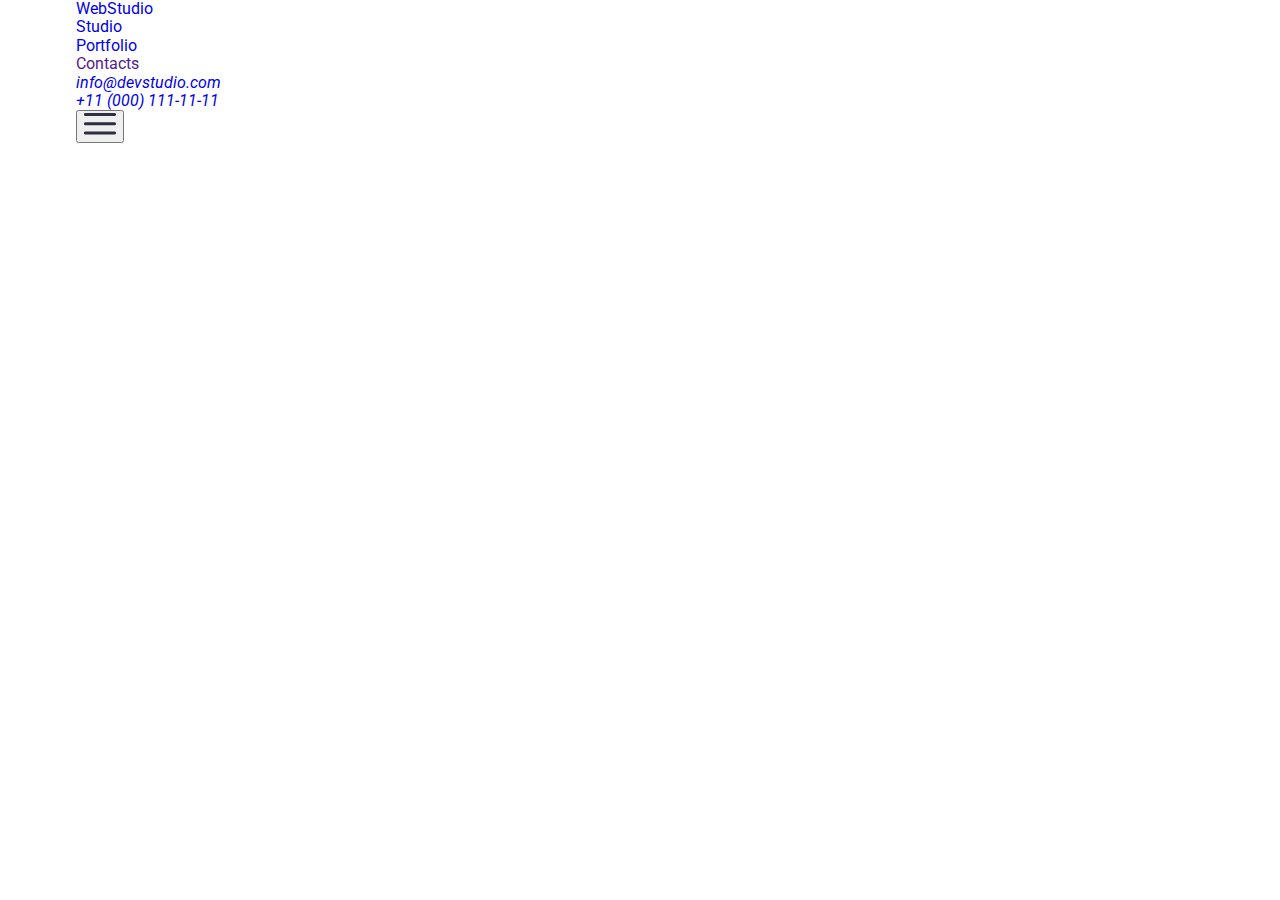
==== index.html @ a6b57b2c "step-1" ====
<!DOCTYPE html>
<html lang="en">
  <head>
    <meta charset="UTF-8" />
    <meta http-equiv="X-UA-Compatible" content="IE=edge" />
    <meta name="viewport" content="width=device-width, initial-scale=1.0" />
    <title>WebStudio</title>
    <link rel="preconnect" href="https://fonts.googleapis.com" />
    <link rel="preconnect" href="https://fonts.gstatic.com" crossorigin />
    <link
      href="https://fonts.googleapis.com/css2?family=Raleway:wght@800&family=Roboto:wght@400;500;700;900&display=swap"
      rel="stylesheet"
    />
    <link
      rel="stylesheet"
      href="https://cdnjs.cloudflare.com/ajax/libs/modern-normalize/1.1.0/modern-normalize.min.css"
    />
    <link rel="stylesheet" href="./css/styles.css" />
  </head>
  <body>
    <!--  HEADER -->
    <header class="page-header">
      <div class="container page-header-container">
        <nav class="page-nav">
          <a class="logo link" href="./index.html">
            Web<span class="logo-dark-theme">Studio</span>
          </a>
          <ul class="menu list">
            <li class="menu-item">
              <a class="menu-link link menu-link-border-line active-link" href="./index.html"
                >Studio</a
              >
            </li>
            <li class="menu-item">
              <a class="menu-link link" href="./portfolio.html">Portfolio</a>
            </li>
            <li class="menu-item">
              <a class="menu-link link" href="">Contacts</a>
            </li>
          </ul>
        </nav>
        <address class="contact">
          <ul class="contact-list list">
            <li class="contact-item">
              <a class="contact-link link" href="mailto:info@devstudio.com">info@devstudio.com</a>
            </li>
            <li class="contact-item">
              <a class="contact-link link" href="tel:+110001111111">+11 (000) 111-11-11</a>
            </li>
          </ul>
        </address>
        <button type="button" class="mobile-menu-open-btn">
          <svg class="mobile-menu-open-btn-icon" width="32" height="22">
            <use href="./images/icons.svg#icon-menu-hamburger"></use>
          </svg>
        </button>
      </div>
    </header>
    <!-- MAIN -->
    <!-- <main>
      <section class="hero">
        <div class="container">
          <h1 class="hero-title">Effective Solutions for Your Business</h1>
          <button class="hero-btn" type="button" data-modal-open>Order Service</button>
        </div>
      </section>
      <section class="section-benefits">
        <div class="container">
          <h2 hidden>Our advantages</h2>
          <ul class="section-benefits-list list">
            <li class="benefits-list-item">
              <div class="benefits-list-icon">
                <svg class="benefits-icon" width="64" height="64">
                  <use href="./images/icons.svg#icon-antenna"></use>
                </svg>
              </div>
              <h3 class="benefits-subtitle">Strategy</h3>
              <p class="benefits-desc">
                Our goal is to identify the business problem to walk away with the perfect and
                creative solution.
              </p>
            </li>
            <li class="benefits-list-item">
              <div class="benefits-list-icon">
                <svg class="benefits-icon" width="64" height="64">
                  <use href="./images/icons.svg#icon-clock"></use>
                </svg>
              </div>
              <h3 class="benefits-subtitle">Punctuality</h3>
              <p class="benefits-desc">
                Bring the key message to the brand's audience for the best price within the shortest
                possible time.
              </p>
            </li>
            <li class="benefits-list-item">
              <div class="benefits-list-icon">
                <svg class="benefits-icon" width="64" height="64">
                  <use href="./images/icons.svg#icon-diagram"></use>
                </svg>
              </div>
              <h3 class="benefits-subtitle">Diligence</h3>
              <p class="benefits-desc">
                Research and confirm brands that present the strongest digital growth opportunities
                and minimize risk.
              </p>
            </li>
            <li class="benefits-list-item">
              <div class="benefits-list-icon">
                <svg class="benefits-icon" width="64" height="64">
                  <use href="./images/icons.svg#icon-astronaut"></use>
                </svg>
              </div>
              <h3 class="benefits-subtitle">Technologies</h3>
              <p class="benefits-desc">
                Design practice focused on digital experiences. We bring forth a deep passion for
                problem-solving.
              </p>
            </li>
          </ul>
        </div>
      </section>
      <section class="section">
        <div class="container">
          <h2 class="heading-section">What are we doing</h2>
          <ul class="section-list list">
            <li class="section-list-item">
              <img src="./images/our-advantages/img-1.jpg" alt="desktop app" width="360" />
            </li>
            <li class="section-list-item">
              <img src="./images/our-advantages/img-2.jpg" alt="mobile app" width="360" />
            </li>
            <li class="section-list-item">
              <img
                src="./images/our-advantages/img-3.jpg"
                alt="laptop with smartphone"
                width="360"
              />
            </li>
          </ul>
        </div>
      </section>
      <section class="section-cards section">
        <div class="container">
          <h2 class="heading-section">Our Team</h2>
          <ul class="employees-list list">
            <li class="section-cards-item">
              <img src="./images/our-team/teamcard-1.jpg" alt="Mark Guerrero" width="264" />
              <div class="employees-list-text">
                <h3 class="subtitle">Mark Guerrero</h3>
                <p class="subtitle-desc">Product Designer</p>
                <ul class="social-networks list">
                  <li class="social-networks-item">
                    <a href="" class="social-networks-link"
                      ><svg class="social-networks-icon" width="16" height="16">
                        <use href="./images/icons.svg#icon-instagram"></use>
                      </svg>
                    </a>
                  </li>
                  <li class="social-networks-item">
                    <a href="" class="social-networks-link"
                      ><svg class="social-networks-icon" width="16" height="16">
                        <use href="./images/icons.svg#icon-twitter"></use>
                      </svg>
                    </a>
                  </li>
                  <li class="social-networks-item">
                    <a href="" class="social-networks-link"
                      ><svg class="social-networks-icon" width="16" height="16">
                        <use href="./images/icons.svg#icon-facebook"></use>
                      </svg>
                    </a>
                  </li>
                  <li class="social-networks-item">
                    <a href="" class="social-networks-link"
                      ><svg class="social-networks-icon" width="16" height="16">
                        <use href="./images/icons.svg#icon-linkedin"></use>
                      </svg>
                    </a>
                  </li>
                </ul>
              </div>
            </li>
            <li class="section-cards-item">
              <img src="./images/our-team/teamcard-2.jpg" alt="Tom Ford" width="264" />
              <div class="employees-list-text">
                <h3 class="subtitle">Tom Ford</h3>
                <p class="subtitle-desc">Frontend Developer</p>
                <ul class="social-networks list">
                  <li class="social-networks-item">
                    <a href="" class="social-networks-link"
                      ><svg class="social-networks-icon" width="16" height="16">
                        <use href="./images/icons.svg#icon-instagram"></use>
                      </svg>
                    </a>
                  </li>
                  <li class="social-networks-item">
                    <a href="" class="social-networks-link"
                      ><svg class="social-networks-icon" width="16" height="16">
                        <use href="./images/icons.svg#icon-twitter"></use>
                      </svg>
                    </a>
                  </li>
                  <li class="social-networks-item">
                    <a href="" class="social-networks-link"
                      ><svg class="social-networks-icon" width="16" height="16">
                        <use href="./images/icons.svg#icon-facebook"></use>
                      </svg>
                    </a>
                  </li>
                  <li class="social-networks-item">
                    <a href="" class="social-networks-link"
                      ><svg class="social-networks-icon" width="16" height="16">
                        <use href="./images/icons.svg#icon-linkedin"></use>
                      </svg>
                    </a>
                  </li>
                </ul>
              </div>
            </li>
            <li class="section-cards-item">
              <img src="./images/our-team/teamcard-3.jpg" alt="Camila Garcia" width="264" />
              <div class="employees-list-text">
                <h3 class="subtitle">Camila Garcia</h3>
                <p class="subtitle-desc">Marketing</p>
                <ul class="social-networks list">
                  <li class="social-networks-item">
                    <a href="" class="social-networks-link"
                      ><svg class="social-networks-icon" width="16" height="16">
                        <use href="./images/icons.svg#icon-instagram"></use>
                      </svg>
                    </a>
                  </li>
                  <li class="social-networks-item">
                    <a href="" class="social-networks-link"
                      ><svg class="social-networks-icon" width="16" height="16">
                        <use href="./images/icons.svg#icon-twitter"></use>
                      </svg>
                    </a>
                  </li>
                  <li class="social-networks-item">
                    <a href="" class="social-networks-link"
                      ><svg class="social-networks-icon" width="16" height="16">
                        <use href="./images/icons.svg#icon-facebook"></use>
                      </svg>
                    </a>
                  </li>
                  <li class="social-networks-item">
                    <a href="" class="social-networks-link"
                      ><svg class="social-networks-icon" width="16" height="16">
                        <use href="./images/icons.svg#icon-linkedin"></use>
                      </svg>
                    </a>
                  </li>
                </ul>
              </div>
            </li>
            <li class="section-cards-item">
              <img src="./images/our-team/teamcard-4.jpg" alt="Daniel Wilson" width="264" />
              <div class="employees-list-text">
                <h3 class="subtitle">Daniel Wilson</h3>
                <p class="subtitle-desc">UI Designer</p>
                <ul class="social-networks list">
                  <li class="social-networks-item">
                    <a href="" class="social-networks-link"
                      ><svg class="social-networks-icon" width="16" height="16">
                        <use href="./images/icons.svg#icon-instagram"></use>
                      </svg>
                    </a>
                  </li>
                  <li class="social-networks-item">
                    <a href="" class="social-networks-link"
                      ><svg class="social-networks-icon" width="16" height="16">
                        <use href="./images/icons.svg#icon-twitter"></use>
                      </svg>
                    </a>
                  </li>
                  <li class="social-networks-item">
                    <a href="" class="social-networks-link"
                      ><svg class="social-networks-icon" width="16" height="16">
                        <use href="./images/icons.svg#icon-facebook"></use>
                      </svg>
                    </a>
                  </li>
                  <li class="social-networks-item">
                    <a href="" class="social-networks-link"
                      ><svg class="social-networks-icon" width="16" height="16">
                        <use href="./images/icons.svg#icon-linkedin"></use>
                      </svg>
                    </a>
                  </li>
                </ul>
              </div>
            </li>
          </ul>
        </div>
      </section>

      <section class="section">
        <div class="container">
          <h2 class="heading-section">Customers</h2>
          <ul class="company-section list">
            <li class="company-list">
              <a href="" class="company-list-link"
                ><svg class="company-icon" width="104" height="56">
                  <use href="./images/icons.svg#icon-company-1"></use>
                </svg>
              </a>
            </li>
            <li class="company-list">
              <a href="" class="company-list-link"
                ><svg class="company-icon" width="104" height="56">
                  <use href="./images/icons.svg#icon-company-2"></use>
                </svg>
              </a>
            </li>
            <li class="company-list">
              <a href="" class="company-list-link"
                ><svg class="company-icon" width="104" height="56">
                  <use href="./images/icons.svg#icon-company-3"></use>
                </svg>
              </a>
            </li>
            <li class="company-list">
              <a href="" class="company-list-link"
                ><svg class="company-icon" width="104" height="56">
                  <use href="./images/icons.svg#icon-company-4"></use>
                </svg>
              </a>
            </li>
            <li class="company-list">
              <a href="" class="company-list-link"
                ><svg class="company-icon" width="104" height="56">
                  <use href="./images/icons.svg#icon-company-5"></use>
                </svg>
              </a>
            </li>
            <li class="company-list">
              <a href="" class="company-list-link"
                ><svg class="company-icon" width="104" height="56">
                  <use href="./images/icons.svg#icon-company-6"></use>
                </svg>
              </a>
            </li>
          </ul>
        </div>
      </section>
    </main> -->
    <!-- FOOTER -->
    <!-- <footer class="page-footer">
      <div class="container footer-container">
        <div class="page-footer-logo">
          <a class="logo footer-logo link" href="./index.html">
            Web<span class="logo-light-theme">Studio</span>
          </a>
          <p class="slogan">
            Increase the flow of customers and sales for your business with digital marketing &
            growth solutions.
          </p>
        </div>
        <div>
          <p class="social-text">Social media</p>
          <ul class="social-networks list">
            <li class="social-networks-item">
              <a href="" class="social-networks-link"
                ><svg class="footer-social-networks-icon" width="24" height="24">
                  <use href="./images/icons.svg#icon-instagram"></use>
                </svg>
              </a>
            </li>
            <li class="social-networks-item">
              <a href="" class="social-networks-link"
                ><svg class="footer-social-networks-icon" width="24" height="24">
                  <use href="./images/icons.svg#icon-twitter"></use>
                </svg>
              </a>
            </li>
            <li class="social-networks-item">
              <a href="" class="social-networks-link"
                ><svg class="footer-social-networks-icon" width="24" height="24">
                  <use href="./images/icons.svg#icon-facebook"></use>
                </svg>
              </a>
            </li>
            <li class="social-networks-item">
              <a href="" class="social-networks-link"
                ><svg class="footer-social-networks-icon" width="24" height="24">
                  <use href="./images/icons.svg#icon-linkedin"></use>
                </svg>
              </a>
            </li>
          </ul>
        </div>
        <div class="footer-form-container">
          <p class="social-text footer-form-title">Subscribe</p>
          <form class="footer-subscribe-form">
            <label class="footer-form-wrapper">
              <input
                class="footer-form-input"
                name="footer-user-email"
                type="email"
                placeholder="E-mail"
            /></label>
            <button class="footer-form-btn" type="submit">
              Subscribe
              <svg class="footer-form-icon" width="24" height="24">
                <use href="./images/icons.svg#icon-icon-send"></use>
              </svg>
            </button>
          </form>
        </div>
      </div>
    </footer> -->

    <!-- <div class="backdrop is-hidden" data-modal>
      <div class="modal-window">
        <button type="button" class="modal-close-btn" data-modal-close>
          <svg class="modal-close-icon" width="8" height="8">
            <use href="./images/icons.svg#icon-close-btn"></use>
          </svg>
        </button>
        <p class="modal-contact-form-title">Leave your contacts and we will call you back</p>
        <form class="modal-contact-form">
          <div class="modal-form-container">
            <label for="user-name" class="contact-form-field">Name</label>
            <div class="contact-form-input-wrapper">
              <input
                id="user-name"
                class="contact-form-input"
                type="text"
                name="user-name"
                required
                pattern="[a-zA-Zа-яА-ЯїЇіІєЄґҐ']+"
              />
              <svg class="contact-form-icon" width="18" height="24">
                <use href="./images/icons.svg#icon-person"></use>
              </svg>
            </div>
          </div>

          <div class="modal-form-container">
            <label for="user-tel" class="contact-form-field">Phone</label>
            <div class="contact-form-input-wrapper">
              <input
                id="user-tel"
                class="contact-form-input"
                type="tel"
                name="user-tel"
                required
                pattern="[0-9]{3}-[0-9]{3}-[0-9]{2}-[0-9]{2}"
                title="xxx-xxx-xx-xx"
              /><svg class="contact-form-icon" width="18" height="24">
                <use href="./images/icons.svg#icon-phone"></use>
              </svg>
            </div>
          </div>

          <div class="modal-form-container">
            <label for="user-email" class="contact-form-field">Email</label>
            <div class="contact-form-input-wrapper">
              <input
                id="user-email"
                class="contact-form-input"
                type="email"
                name="user_email"
                required
              />
              <svg class="contact-form-icon" width="18" height="24">
                <use href="./images/icons.svg#icon-email"></use>
              </svg>
            </div>
          </div>

          <div class="contact-form-field-comment">
            <label for="user-comment" class="contact-form-field">Comment</label>
            <textarea
              id="user-comment"
              class="contact-form-message"
              name="user-comment"
              placeholder="Text input"
            ></textarea>
          </div>

          <div class="contact-form-checkbox">
            <input
              id="user-privacy"
              class="visually-hidden"
              type="checkbox"
              name="user-privacy"
              value="true"
              required
            />
            <label for="user-privacy" class="contact-form-checkbox-wrapper">
              <span class="contact-form-own-checkbox">
                <svg width="10" height="8">
                  <use class="contact-form-own-icon" href="./images/icons.svg#icon-checkbox"></use>
                </svg> </span
              >I accept the terms and conditions of the
              <a href="" class="contact-form-link">Privacy Policy</a>
            </label>
          </div>
          <button class="contact-form-submit" type="submit">Send</button>
        </form>
      </div>
    </div> -->
    <script src="./js/modal.js"></script>
  </body>
</html>
---- css/styles.css ----
/*SLATE  #434455;
NAVYBLUE  #2E2F42;
Primary Brand IRIS  #4D5AE5;
Hover #404BBF
CLOUD #F4F4FD
H1  #FFFFFF
LIGHT SLATE #8e8f99; */

* body {
  color: #434455;
  font-family: 'Roboto', sans-serif;
  background-color: #ffffff;
}

:root {
  --primary-text-color: #434455;
  --secondary-text-color: #2e2f42;
  --accent-color: #4d5ae5;
  --hover-color: #404bbf;
  --light-mode: #f4f4fd;
  --white-color: #ffffff;
  --modal-background: #fcfcfc;
  --light-slate: #8e8f99;
}

.link {
  text-decoration: none;
}

.list {
  list-style: none;
}

button {
  cursor: pointer;
}

h1,
h2,
h3,
h4,
h5,
h6,
p {
  margin-top: 0;
  margin-bottom: 0;
}

ul,
ol {
  margin-top: 0;
  margin-bottom: 0;
  padding-left: 0;
}

img {
  display: block;
}

.container {
  padding-left: 16px;
  padding-right: 16px;
}

@media screen and (min-width: 428px) {
  .container {
    width: 428px;
    margin-left: auto;
    margin-right: auto;
  }
}

@media screen and (min-width: 768px) {
  .container {
    width: 768px;
  }
}

@media screen and (min-width: 1158px) {
  .container {
    width: 1158px;
    padding-left: 15px;
    padding-right: 15px;
  }
}

/* 

.section {
  padding-top: 120px;
  padding-bottom: 120px;
} */

/* INDEX.HTML */

/* =================== HEADER =================== */

.mobile-menu-open-btn-icon {
  stroke: var(--secondary-text-color);
}

/* .page-header {
  padding-top: 24px;
  padding-bottom: 24px;
  border-bottom: 1px solid #e7e9fc;
  box-shadow: 0px 2px 1px rgba(46, 47, 66, 0.08), 0px 1px 1px rgba(46, 47, 66, 0.16),
    0px 1px 6px rgba(46, 47, 66, 0.08);
}

.page-header-container {
  display: flex;
  align-items: center;
}

.page-nav {
  display: flex;
  align-items: center;
}

.logo {
  margin-right: 76px;

  font-family: 'Raleway', sans-serif;
  font-weight: 800;
  font-size: 18px;
  line-height: 1.17;
  letter-spacing: 0.03em;
  text-transform: uppercase;
  color: var(--accent-color);
}

.logo-accent {
  color: var(--accent-color);
}

.logo-dark-theme {
  color: #2e2f42;
}

.menu-link-border-line::after {
  display: block;
  content: '';
  width: 100%;
  height: 4px;
  border-radius: 2px;
  background-color: var(--hover-color);

  position: absolute;
  bottom: -1px;
}

.menu-link {
  position: relative;
  padding: 24px 0;

  font-weight: 500;
  font-size: 16px;
  line-height: 1.5;
  letter-spacing: 0.02em;
  color: var(--secondary-text-color);
  transition: color 250ms cubic-bezier(0.4, 0, 0.2, 1);
}

.menu {
  display: flex;
  align-items: center;
  gap: 40px;
}

.active-link {
  color: var(--hover-color);
}

.menu-link:hover,
.menu-link:focus {
  color: var(--hover-color);
}

.contact {
  font-style: normal;
  margin-left: auto;
}

.contact-list {
  display: flex;
  align-items: center;
  gap: 40px;
}

.contact-link {
  font-weight: 400;
  font-size: 16px;
  line-height: 1.5;
  letter-spacing: 0.02em;
  color: var(--primary-text-color);

  transition: color 250ms cubic-bezier(0.4, 0, 0.2, 1);
}

.contact-link:hover,
.contact-link:focus {
  color: var(--hover-color);
} */
/* ================= MAIN ================*/

.hero {
  background-image: linear-gradient(rgba(46, 47, 66, 0.7), rgba(46, 47, 66, 0.7)),
    url(../images/hero/people-office-1.jpg);
  background-repeat: no-repeat;
  background-position: center;
  background-size: cover;
  background-color: #2e2f42;

  margin-left: auto;
  margin-right: auto;
  max-width: 1440px;
  padding-top: 188px;
  padding-bottom: 188px;
}

.hero-title {
  margin-bottom: 48px;
  max-width: 496px;
  margin-left: auto;
  margin-right: auto;

  font-weight: 700;
  font-size: 56px;
  line-height: 1.07;
  text-align: center;
  letter-spacing: 0.02em;
  color: var(--white-color);
}

.hero-btn,
.contact-form-submit {
  display: block;
  margin-right: auto;
  margin-left: auto;
  min-width: 169px;
  height: 56px;
  padding: 16px 32px;
  border-radius: 4px;
  border: none;

  font-family: 'Roboto', sans-serif;
  font-weight: 500;
  font-size: 16px;
  line-height: 1.5;
  text-align: center;
  letter-spacing: 0.04em;
  color: var(--white-color);
  background-color: #4d5ae5;
  cursor: pointer;

  transition: background-color 250ms cubic-bezier(0.4, 0, 0.2, 1);
}

.hero-btn:hover,
.hero-btn:focus {
  background-color: var(--hover-color);
}

.section-benefits {
  padding-top: 120px;
}

.section-benefits-list {
  display: flex;
  gap: 24px;
}
.benefits-list-item {
  width: calc((100% - 72px) / 4);
}

.benefits-icon {
  fill: var(--secondary-text-color);
}

.benefits-list-icon {
  display: flex;
  justify-content: center;
  align-items: center;
  height: 112px;
  margin-bottom: 8px;

  background-color: var(--light-mode);
  border-radius: 4px;
}

.benefits-subtitle {
  margin-bottom: 8px;

  text-align: left;
  font-weight: 500;
  font-size: 20px;
  line-height: 1.2;
  letter-spacing: 0.02em;
  color: var(--secondary-text-color);
}

.benefits-desc {
  text-align: left;
  font-size: 16px;
  line-height: 1.5;
  letter-spacing: 0.02em;
  color: var(--primary-text-color);
}

.employees-list {
  display: flex;
  gap: 24px;
}

.heading-section {
  margin-bottom: 72px;

  font-size: 36px;
  line-height: 1.1;
  text-align: center;
  letter-spacing: 0.02em;
  text-transform: capitalize;
  color: var(--secondary-text-color);
}

.section-list {
  display: flex;
  gap: 24px;
}

.employees-list-text {
  padding: 32px 0;
}

.subtitle {
  margin-bottom: 8px;

  text-align: center;
  font-weight: 500;
  font-size: 20px;
  line-height: 1.2;
  letter-spacing: 0.02em;
  color: var(--secondary-text-color);
}
.subtitle-desc {
  margin-bottom: 8px;
  text-align: center;

  font-size: 16px;
  line-height: 1.5;
  letter-spacing: 0.02em;
  color: var(--primary-text-color);
}

.section-cards {
  background-color: var(--light-mode);
}

.section-cards-item {
  box-shadow: 0px 1px 6px rgba(46, 47, 66, 0.08), 0px 1px 1px rgba(46, 47, 66, 0.16),
    0px 2px 1px rgba(46, 47, 66, 0.08);
  border-radius: 0px 0px 4px 4px;
  flex-basis: calc((100%-72px) / 4);

  background-color: var(--white-color);
}

.social-networks {
  display: flex;
  justify-content: center;
  gap: 24px;
}

.social-networks-item {
  width: 40px;
  height: 40px;
}

.social-networks-link {
  display: flex;
  justify-content: center;
  align-items: center;
  width: 100%;
  height: 100%;

  border-radius: 50%;
  background-color: var(--accent-color);
  color: var(--light-mode);

  transition: background-color 250ms cubic-bezier(0.4, 0, 0.2, 1);
}

.social-networks-link:hover,
.social-networks-link:focus {
  background-color: var(--hover-color);
}

.social-networks-icon {
  fill: currentColor;
}

.company-section {
  display: flex;
  gap: 24px;
}

.company-list-link {
  display: flex;
  justify-content: center;
  align-items: center;
  width: 100%;
  height: 100%;
  border: 1px solid #8e8f99;
  border-radius: 4px;
  color: #8e8f99;

  transition: border-color 250ms cubic-bezier(0.4, 0, 0.2, 1),
    color 250ms cubic-bezier(0.4, 0, 0.2, 1);
}

.company-list-link:hover,
.company-list-link:focus {
  color: var(--hover-color);
  outline: none;
  border-color: var(--hover-color);
}

.company-list {
  width: calc((100% - 120px) / 6);
  height: 88px;
}

.company-icon {
  fill: currentColor;
}

/* ======================= FOOTER ==================== */

.footer-container {
  display: flex;
  align-items: baseline;
}

.logo-light-theme {
  color: #f4f4fd;
}

.page-footer-logo {
  margin-right: 120px;
}

.social-text {
  margin-bottom: 16px;

  font-weight: 500;
  font-size: 16px;
  line-height: 1.5;
  letter-spacing: 0.02em;
  color: var(--white-color);
}

.footer-logo {
  display: inline-block;
  margin-bottom: 16px;
}
.slogan {
  width: 264px;

  font-size: 16px;
  line-height: 1.5;
  letter-spacing: 0.02em;
  color: var(--light-mode);
}
.page-footer {
  padding-top: 100px;
  padding-bottom: 100px;

  background-color: #2e2f42;
}

footer .social-networks {
  gap: 16px;
}

.footer-social-networks-icon {
  fill: currentColor;
}
footer .social-networks-link:hover,
footer .social-networks-link:focus {
  background-color: #31d0aa;
}

.footer-form-container {
  margin-left: 80px;
}

.footer-subscribe-form {
  display: flex;
  align-items: flex-end;
}

.footer-form-title {
  display: block;
}

.footer-form-wrapper {
  margin-right: 24px;
}

.footer-form-input {
  font-family: 'Roboto', sans-serif;
  font-style: normal;
  font-weight: 400;
  font-size: 12px;
  line-height: 1.5;
  letter-spacing: 0.04em;
  color: var(--white-color);
  background-color: transparent;
  width: 264px;
  height: 40px;
  border: 1px solid var(--white-color);
  filter: drop-shadow(0px 4px 4px rgba(0, 0, 0, 0.15));
  border-radius: 4px;

  padding: 8px 16px 8px 16px;
}

.footer-form-input::placeholder {
  color: var(--white-color);
}

.footer-form-btn {
  display: flex;
  justify-content: center;
  align-items: center;
  padding: 8px 24px;
  height: 40px;
  min-width: 165px;
  text-align: left;
  font-family: 'Roboto', sans-serif;
  font-weight: 500;
  font-size: 16px;
  line-height: 1.5;
  letter-spacing: 0.04em;
  color: var(--white-color);
  background-color: var(--accent-color);
  border-radius: 4px;
  border: none;
  cursor: pointer;
}
.footer-form-icon {
  margin-left: 16px;

  fill: var(--white-color);
}

/* ==================  PORTFOLIO.HTML ================= */

.main-section {
  padding-bottom: 120px;
  padding-top: 96px;
}

.filter-btn-list {
  display: flex;
  justify-content: center;
  gap: 24px;
  margin-bottom: 72px;
}

.filter-btn {
  border: 1px solid #e7e9fc;
  border-radius: 4px;
  padding: 12px 24px;

  font-family: inherit;
  font-weight: 500;
  font-size: 16px;
  line-height: 1.5;
  display: flex;
  align-items: center;
  letter-spacing: 0.04em;
  color: var(--accent-color);

  background-color: #f4f4fd;

  transition: color 250ms cubic-bezier(0.4, 0, 0.2, 1),
    background-color 250ms cubic-bezier(0.4, 0, 0.2, 1),
    border-color 250ms cubic-bezier(0.4, 0, 0.2, 1), box-shadow 250ms cubic-bezier(0.4, 0, 0.2, 1);
}

.filter-btn:hover,
.filter-btn:focus {
  border: 1px solid transparent;
  box-shadow: 0px 3px 1px rgba(0, 0, 0, 0.1), 0px 2px 1px rgba(0, 0, 0, 0.08),
    0px 2px 2px rgba(0, 0, 0, 0.12);

  font-weight: 500;
  font-size: 16px;
  line-height: 1.5;
  display: flex;
  align-items: center;
  text-align: center;
  letter-spacing: 0.04em;
  color: var(--white-color);

  background-color: var(--hover-color);
}

.work-examples-list {
  display: flex;
  flex-wrap: wrap;
  column-gap: 24px;
  row-gap: 48px;
}

.work-examples-list-item {
  width: calc((100% - 48px) / 3);
}

.work-examples-link {
  display: block;

  transition: box-shadow 250ms cubic-bezier(0.4, 0, 0.2, 1);
}

.work-examples-link:hover,
.work-examples-link:focus {
  box-shadow: 0px 1px 6px rgba(46, 47, 66, 0.08), 0px 1px 1px rgba(46, 47, 66, 0.16),
    0px 2px 1px rgba(46, 47, 66, 0.08);
}

.examples-subtitle {
  margin-bottom: 8px;
  text-align: left;

  font-weight: 500;
  font-size: 20px;
  line-height: 1.2;
  letter-spacing: 0.02em;
  color: var(--secondary-text-color);
}

.examples-subtitle-text {
  border: 1px solid #e7e9fc;
  border-top: none;
  padding: 32px 16px;
}

.examples-subtitle-desc {
  text-align: left;

  font-weight: 400;
  font-size: 16px;
  line-height: 1.5;
  letter-spacing: 0.02em;
  color: var(--primary-text-color);
}

.box-overlay {
  position: relative;
  overflow: hidden;
}

.overlay {
  position: absolute;
  overflow: auto;
  transform: translateY(100%);
  top: 0;
  left: 0;
  width: 100%;
  height: 100%;
  padding: 40px 32px;
  font-weight: 400;
  font-size: 16px;
  line-height: 1.5;
  letter-spacing: 0.02em;
  background-color: var(--accent-color);
  color: var(--light-mode);

  transition: transform 250ms cubic-bezier(0.4, 0, 0.2, 1);
}

.work-examples-link:hover .overlay,
.work-examples-link:focus .overlay {
  transform: translateY(0%);
}

/* =========================BACKDROP and MODAL====================== */

.backdrop {
  position: fixed;

  top: 0;
  left: 0;
  width: 100%;
  height: 100%;
  background: rgba(46, 47, 66, 0.4);
  opacity: 1;
  visibility: visible;
  pointer-events: auto;
  transition: opacity 250ms cubic-bezier(0.4, 0, 0.2, 1),
    visibility 250ms cubic-bezier(0.4, 0, 0.2, 1);
}

.modal-window {
  padding: 72px 24px 24px 24px;

  min-height: 576px;
  position: absolute;
  top: 50%;
  left: 50%;
  transform: translate(-50%, -50%);
  width: 408px;
  background-color: var(--modal-background);
  border-radius: 4px;
  box-shadow: 0px 1px 1px rgba(0, 0, 0, 0.14), 0px 1px 3px rgba(0, 0, 0, 0.12),
    0px 2px 1px rgba(0, 0, 0, 0.2);
  transition: transform 250ms cubic-bezier(0.4, 0, 0.2, 1);
}

.modal-close-btn {
  position: absolute;
  width: 24px;
  height: 24px;
  border-radius: 50%;
  top: 24px;
  right: 24px;
  display: flex;
  justify-content: center;
  align-items: center;
  background-color: #e7e9fc;
  border: 1px solid rgba(0, 0, 0, 0.1);
  padding: 0;
  transition: background-color 250ms cubic-bezier(0.4, 0, 0.2, 1),
    border 250ms cubic-bezier(0.4, 0, 0.2, 1);
}

.modal-close-icon {
  transition: fill 250ms cubic-bezier(0.4, 0, 0.2, 1);
}

.modal-close-btn:hover,
.modal-close-btn:focus {
  background-color: var(--hover-color);
  border: none;
  fill: var(--white-color);
}

.contact-form-checkbox-wrapper {
  display: block;
}

.modal-form-container {
  margin-bottom: 8px;
}

.modal-contact-form-title {
  font-family: 'Roboto', sans-serif;
  font-style: normal;
  font-weight: 500;
  font-size: 16px;
  line-height: 1.5;
  text-align: center;
  letter-spacing: 0.02em;
  color: var(--secondary-text-color);
  margin-top: 0;
  margin-bottom: 16px;
}

.contact-form-field {
  display: block;
  font-family: 'Roboto', sans-serif;
  font-style: normal;
  font-weight: 400;
  font-size: 12px;
  line-height: 1.17;
  letter-spacing: 0.04em;
  color: var(--light-slate);
  margin-bottom: 4px;
}

.contact-form-input {
  width: 100%;
  height: 40px;
  border: 1px solid rgba(46, 47, 66, 0.4);
  border-radius: 4px;
  background-color: transparent;
  outline: transparent;
  padding-left: 38px;
  transition: border-color 250ms cubic-bezier(0.4, 0, 0.2, 1);
}

.contact-form-input:focus {
  outline: none;
  border-color: var(--accent-color);
}

.contact-form-input:focus + .contact-form-icon {
  fill: var(--accent-color);
}

.contact-form-icon {
  display: block;
  position: absolute;
  top: 50%;
  left: 16px;
  transform: translateY(-50%);
  fill: var(--secondary-text-color);
  transition: fill 250ms cubic-bezier(0.4, 0, 0.2, 1);
}

.contact-form-input-wrapper {
  display: block;
  position: relative;
}

.contact-form-field-comment {
  margin-bottom: 16px;
}

.contact-form-message {
  width: 100%;
  height: 120px;
  resize: none;
  padding: 8px 16px;
  font-size: 12px;
  line-height: 1.17;
  letter-spacing: 0.04em;
  color: rgba(46, 47, 66, 0.4);
  border: 1px solid rgba(46, 47, 66, 0.2);
  border-radius: 4px;
  background-color: transparent;
  outline: transparent;
  transition: border-color 250ms cubic-bezier(0.4, 0, 0.2, 1);
}

.contact-form-message:focus {
  outline: none;
  border-color: var(--accent-color);
}

.contact-form-checkbox {
  margin-bottom: 24px;
}

.contact-form-link {
  color: var(--accent-color);
}

.contact-form-checkbox-wrapper {
  font-size: 12px;
  line-height: 1.17;
  letter-spacing: 0.04em;
  color: var(--light-slate);
}

.visually-hidden {
  appearance: none;
  position: absolute;
}

.contact-form-own-checkbox {
  width: 16px;
  height: 16px;
  margin-right: 8px;
  border: 1px solid rgba(46, 47, 66, 0.4);
  border-radius: 2px;
  display: inline-flex;
  align-items: center;
  justify-content: center;
  fill: transparent;
}

.is-hidden {
  opacity: 0;
  visibility: hidden;
  pointer-events: none;
}

.visually-hidden:checked + .contact-form-checkbox-wrapper > .contact-form-own-checkbox {
  background-color: var(--hover-color);
  border: none;
  fill: var(--white-color);
  border-color: var(--hover-color);
}
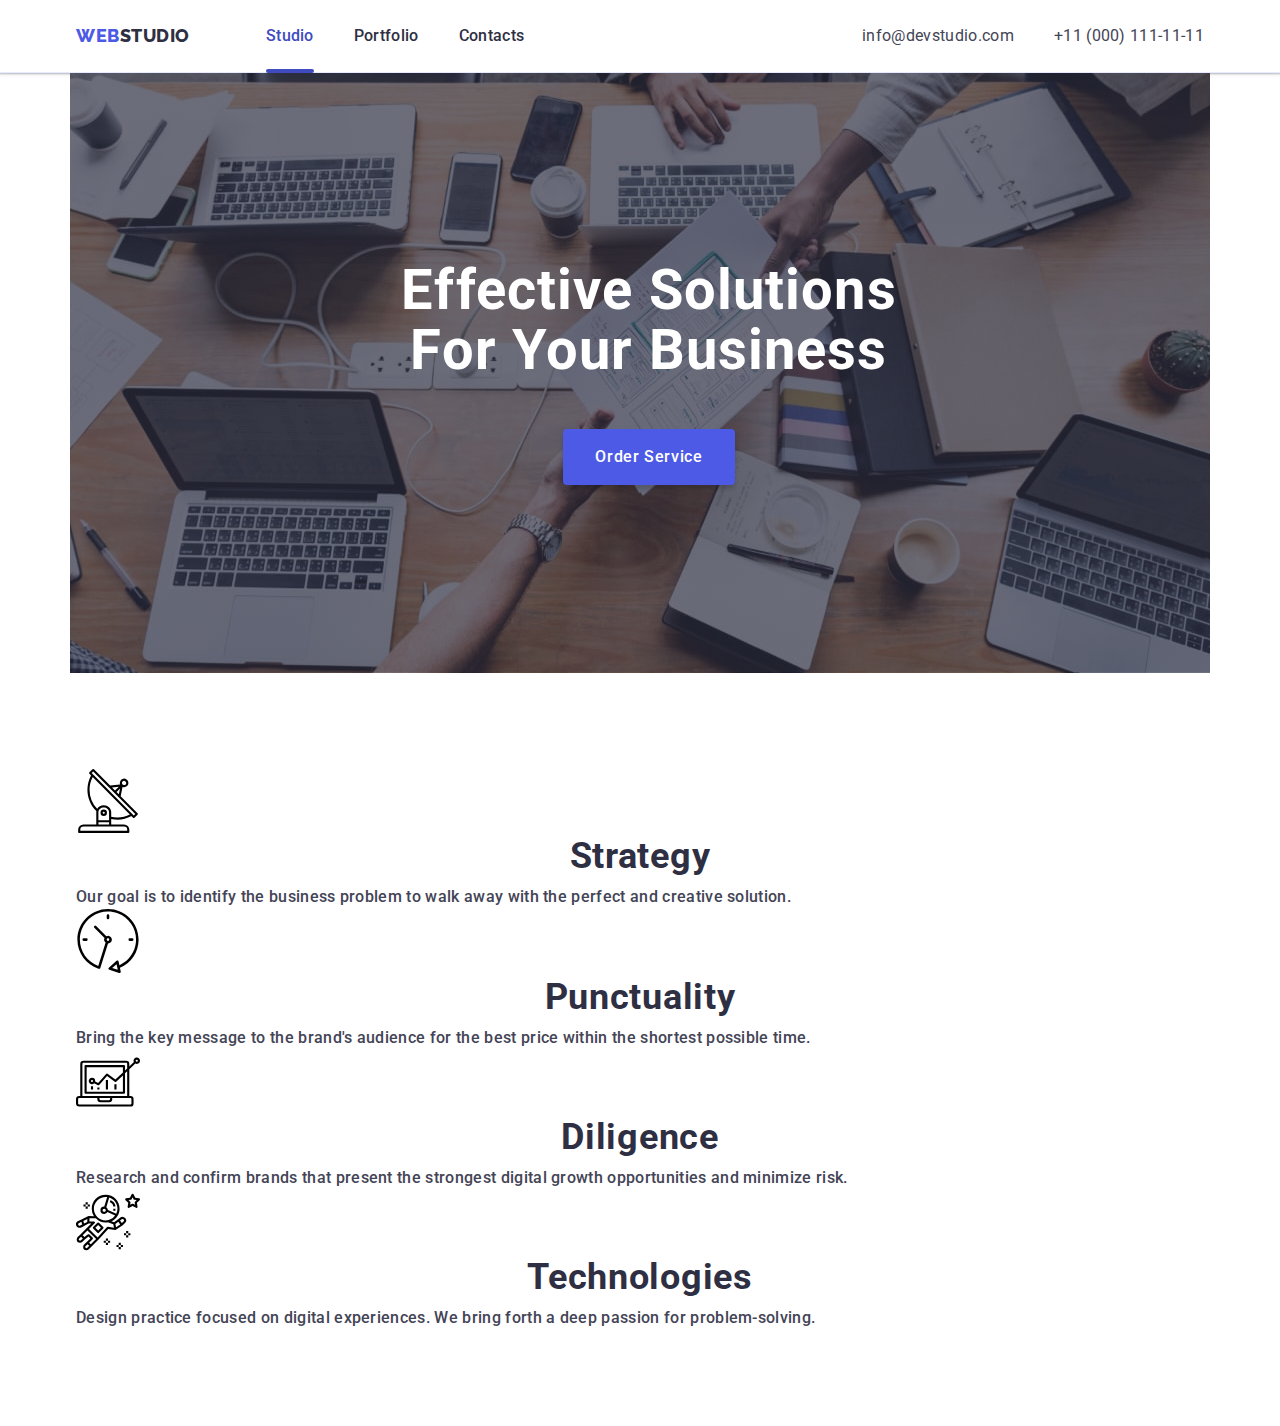
==== commit fd0f9b73: "step-3" ====
--- a/index.html
+++ b/index.html
@@ -57,7 +57,7 @@
       </div>
     </header>
     <!-- MAIN -->
-    <!-- <main>
+     <main>
       <section class="hero">
         <div class="container">
           <h1 class="hero-title">Effective Solutions for Your Business</h1>
@@ -118,7 +118,7 @@
             </li>
           </ul>
         </div>
-      </section>
+      </section><!--
       <section class="section">
         <div class="container">
           <h2 class="heading-section">What are we doing</h2>
--- a/css/styles.css
+++ b/css/styles.css
@@ -84,24 +84,45 @@
   }
 }
 
-/* 
-
-.section {
-  padding-top: 120px;
-  padding-bottom: 120px;
-} */
-
 /* INDEX.HTML */
 
 /* =================== HEADER =================== */
 
-.mobile-menu-open-btn-icon {
-  stroke: var(--secondary-text-color);
-}
-
-/* .page-header {
-  padding-top: 24px;
-  padding-bottom: 24px;
+/* Phone styles only */
+
+@media screen and (max-width: 767px) {
+  .page-header {
+    padding-top: 24px;
+    padding-bottom: 22px;
+  }
+
+  .menu {
+    display: none;
+  }
+
+  .menu-link-border-line::after {
+    display: none;
+  }
+
+  .contact {
+    display: none;
+  }
+
+  .mobile-menu-open-btn {
+    background-color: transparent;
+    border: none;
+    padding: 0;
+    line-height: 0;
+  }
+
+  .mobile-menu-open-btn-icon {
+    stroke: var(--secondary-text-color);
+  }
+}
+
+/* Phone styles */
+
+.page-header {
   border-bottom: 1px solid #e7e9fc;
   box-shadow: 0px 2px 1px rgba(46, 47, 66, 0.08), 0px 1px 1px rgba(46, 47, 66, 0.16),
     0px 1px 6px rgba(46, 47, 66, 0.08);
@@ -109,17 +130,11 @@
 
 .page-header-container {
   display: flex;
+  justify-content: space-between;
   align-items: center;
 }
 
-.page-nav {
-  display: flex;
-  align-items: center;
-}
-
 .logo {
-  margin-right: 76px;
-
   font-family: 'Raleway', sans-serif;
   font-weight: 800;
   font-size: 18px;
@@ -129,106 +144,153 @@
   color: var(--accent-color);
 }
 
-.logo-accent {
-  color: var(--accent-color);
-}
-
 .logo-dark-theme {
   color: #2e2f42;
 }
 
-.menu-link-border-line::after {
-  display: block;
-  content: '';
-  width: 100%;
-  height: 4px;
-  border-radius: 2px;
-  background-color: var(--hover-color);
-
-  position: absolute;
-  bottom: -1px;
-}
-
-.menu-link {
-  position: relative;
-  padding: 24px 0;
-
-  font-weight: 500;
-  font-size: 16px;
-  line-height: 1.5;
-  letter-spacing: 0.02em;
-  color: var(--secondary-text-color);
-  transition: color 250ms cubic-bezier(0.4, 0, 0.2, 1);
-}
-
-.menu {
-  display: flex;
-  align-items: center;
-  gap: 40px;
-}
-
-.active-link {
-  color: var(--hover-color);
-}
-
-.menu-link:hover,
-.menu-link:focus {
-  color: var(--hover-color);
-}
-
-.contact {
-  font-style: normal;
-  margin-left: auto;
-}
-
-.contact-list {
-  display: flex;
-  align-items: center;
-  gap: 40px;
-}
-
-.contact-link {
-  font-weight: 400;
-  font-size: 16px;
-  line-height: 1.5;
-  letter-spacing: 0.02em;
-  color: var(--primary-text-color);
-
-  transition: color 250ms cubic-bezier(0.4, 0, 0.2, 1);
-}
-
-.contact-link:hover,
-.contact-link:focus {
-  color: var(--hover-color);
-} */
+/* Tablet styles */
+
+@media screen and (min-width: 768px) {
+  .mobile-menu-open-btn {
+    display: none;
+  }
+
+  .page-nav {
+    display: flex;
+    align-items: center;
+  }
+
+  .logo {
+    margin-right: 120px;
+  }
+
+  .menu {
+    display: flex;
+    align-items: center;
+    gap: 40px;
+  }
+
+  .menu-link {
+    display: block;
+    position: relative;
+    padding: 24px 0;
+    font-weight: 500;
+    font-size: 16px;
+    line-height: 1.5;
+    letter-spacing: 0.02em;
+    color: var(--secondary-text-color);
+    transition: color 250ms cubic-bezier(0.4, 0, 0.2, 1);
+  }
+
+  .menu-link:hover,
+  .menu-link:focus {
+    color: var(--hover-color);
+  }
+
+  .menu-link-border-line::after {
+    position: absolute;
+    bottom: -1px;
+
+    display: block;
+    content: '';
+    width: 100%;
+    height: 4px;
+    border-radius: 2px;
+    background-color: var(--hover-color);
+  }
+
+  .active-link {
+    color: var(--hover-color);
+  }
+
+  .contact {
+    font-style: normal;
+    margin-left: auto;
+  }
+
+  .contact-link {
+    font-weight: 400;
+    font-size: 12px;
+    line-height: 1.17;
+    letter-spacing: 0.04em;
+    color: var(--primary-text-color);
+
+    transition: color 250ms cubic-bezier(0.4, 0, 0.2, 1);
+  }
+
+  .contact-link:hover,
+  .contact-link:focus {
+    color: var(--hover-color);
+  }
+}
+
+@media screen and (max-width: 1157px) {
+  .contact-list .contact-item + .contact-item {
+    margin-top: 12px;
+  }
+}
+
+/* Desktop styles */
+
+@media screen and (min-width: 1158px) {
+  .logo {
+    margin-right: 76px;
+  }
+
+  .contact-list {
+    display: flex;
+    align-items: center;
+    gap: 40px;
+    margin-top: 0;
+  }
+
+  .contact-link {
+    font-size: 16px;
+    line-height: 1.5;
+    letter-spacing: 0.02em;
+  }
+}
+
 /* ================= MAIN ================*/
+
+/* === Section hero === */
+
+/* Phone styles */
 
 .hero {
   background-image: linear-gradient(rgba(46, 47, 66, 0.7), rgba(46, 47, 66, 0.7)),
-    url(../images/hero/people-office-1.jpg);
+    url(../images/hero/people-office-phone.jpg);
   background-repeat: no-repeat;
   background-position: center;
   background-size: cover;
-  background-color: #2e2f42;
+  background-color: var(--secondary-text-color);
 
   margin-left: auto;
   margin-right: auto;
-  max-width: 1440px;
-  padding-top: 188px;
-  padding-bottom: 188px;
+  max-width: 428px;
+  padding-top: 112px;
+  padding-bottom: 112px;
+}
+
+@media (min-device-pixel-ratio: 2), (min-resolution: 192dpi), (min-resolution: 2dppx) {
+  .hero {
+    background-image: linear-gradient(rgba(46, 47, 66, 0.7), rgba(46, 47, 66, 0.7)),
+      url(../images/hero/people-office-phone@2x.jpg);
+  }
 }
 
 .hero-title {
-  margin-bottom: 48px;
-  max-width: 496px;
+  margin-bottom: 72px;
+  max-width: 320px;
   margin-left: auto;
   margin-right: auto;
 
   font-weight: 700;
-  font-size: 56px;
-  line-height: 1.07;
+  font-size: 36px;
+  line-height: 1.11;
   text-align: center;
   letter-spacing: 0.02em;
+  text-transform: capitalize;
   color: var(--white-color);
 }
 
@@ -251,7 +313,7 @@
   letter-spacing: 0.04em;
   color: var(--white-color);
   background-color: #4d5ae5;
-  cursor: pointer;
+  box-shadow: 0px 4px 4px rgba(0, 0, 0, 0.15);
 
   transition: background-color 250ms cubic-bezier(0.4, 0, 0.2, 1);
 }
@@ -261,10 +323,119 @@
   background-color: var(--hover-color);
 }
 
+/* Tablet styles */
+
+@media screen and (min-width: 768px) {
+  .hero {
+    background-image: linear-gradient(rgba(46, 47, 66, 0.7), rgba(46, 47, 66, 0.7)),
+      url(../images/hero/people-office-tablet.jpg);
+    max-width: 768px;
+  }
+
+  .hero-title {
+    max-width: 496px;
+    margin-bottom: 36px;
+    font-size: 56px;
+    line-height: 1.07;
+  }
+
+  @media (min-device-pixel-ratio: 2), (min-resolution: 192dpi), (min-resolution: 2dppx) {
+    .hero {
+      background-image: linear-gradient(rgba(46, 47, 66, 0.7), rgba(46, 47, 66, 0.7)),
+        url(../images/hero/people-office-tablet@2x.jpg);
+    }
+  }
+}
+
+/* Desktop styles */
+
+@media screen and (min-width: 1158px) {
+  .hero {
+    background-image: linear-gradient(rgba(46, 47, 66, 0.7), rgba(46, 47, 66, 0.7)),
+      url(../images/hero/people-office-desktop.jpg);
+    max-width: 1140px;
+    padding-top: 188px;
+    padding-bottom: 188px;
+  }
+
+  .hero-title {
+    margin-bottom: 48px;
+  }
+
+  @media (min-device-pixel-ratio: 2), (min-resolution: 192dpi), (min-resolution: 2dppx) {
+    .hero {
+      background-image: linear-gradient(rgba(46, 47, 66, 0.7), rgba(46, 47, 66, 0.7)),
+        url(../images/hero/people-office-desctop@2x.jpg);
+    }
+  }
+}
+
+/* ===/ Section hero === */
+
+/* === Section benefits === */
+
+/* Phone styles only */
+
+@media screen and (max-width: 1157px) {
+  .benefits-icon {
+    display: none;
+  }
+}
+
+@media screen and (max-width: 767px) {
+  .benefits-list-item:not(:last-child) {
+    margin-bottom: 72px;
+  }
+}
+
+/* Phone styles */
+
+.section,
 .section-benefits {
-  padding-top: 120px;
-}
-
+  padding-top: 96px;
+  padding-bottom: 96px;
+}
+
+.benefits-subtitle {
+  margin-bottom: 8px;
+
+  text-align: center;
+  font-weight: 700;
+  font-size: 36px;
+  line-height: 1.11;
+  letter-spacing: 0.02em;
+  text-transform: capitalize;
+  color: var(--secondary-text-color);
+}
+
+.benefits-desc {
+  text-align: left;
+  font-weight: 500;
+  font-size: 16px;
+  line-height: 1.5;
+  letter-spacing: 0.02em;
+  color: var(--primary-text-color);
+}
+
+/* Tablet styles */
+
+@media screen and (min-width: 768px) and (max-width: 1157px) {
+  .section-benefits-list {
+    display: flex;
+    flex-wrap: wrap;
+    row-gap: 72px;
+    column-gap: 24px;
+  }
+
+  .benefits-list-item {
+    width: calc((100%-56px) / 2);
+  }
+
+  .benefits-subtitle {
+    text-align: left;
+  }
+}
+/* 
 .section-benefits-list {
   display: flex;
   gap: 24px;
@@ -432,7 +603,7 @@
 
 .company-icon {
   fill: currentColor;
-}
+} */
 
 /* ======================= FOOTER ==================== */
 
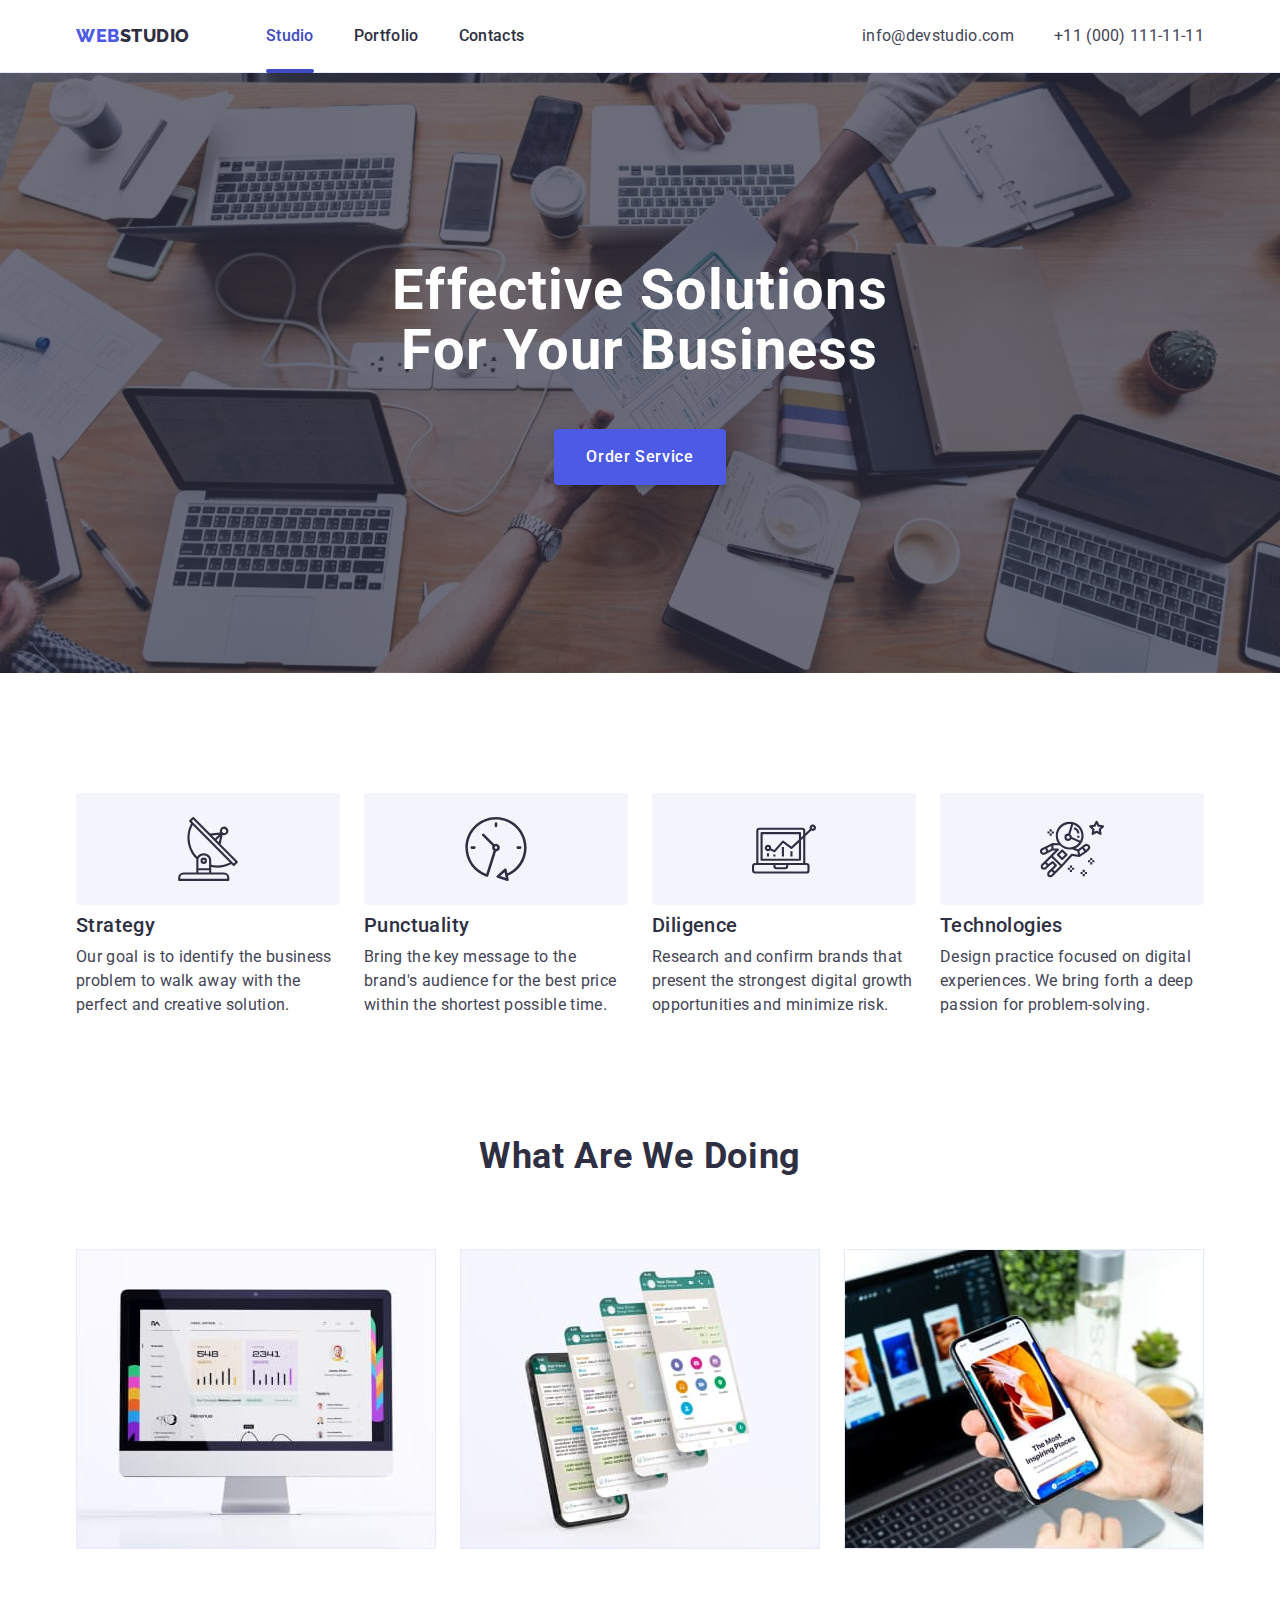
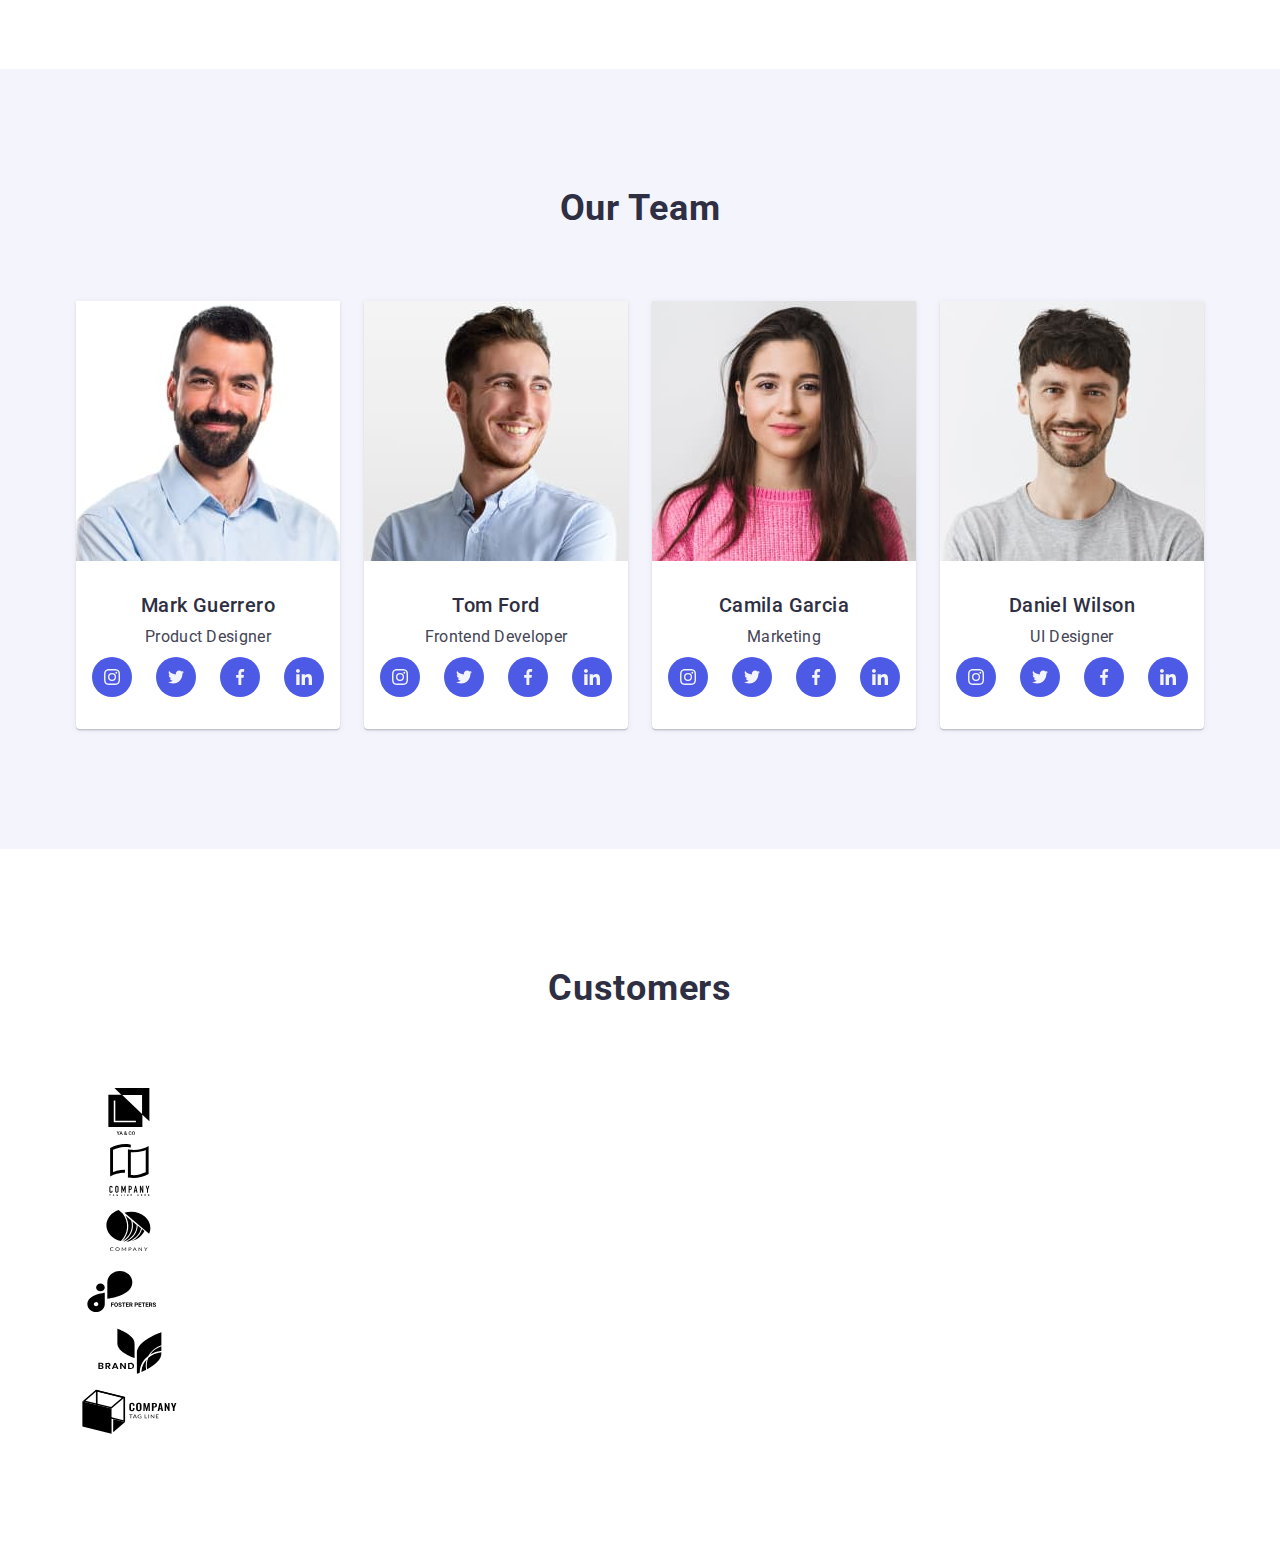
==== commit 01df895c: "step-4" ====
--- a/index.html
+++ b/index.html
@@ -57,7 +57,7 @@
       </div>
     </header>
     <!-- MAIN -->
-     <main>
+    <main>
       <section class="hero">
         <div class="container">
           <h1 class="hero-title">Effective Solutions for Your Business</h1>
@@ -118,19 +118,30 @@
             </li>
           </ul>
         </div>
-      </section><!--
-      <section class="section">
+      </section>
+      <section class="section our-advantages">
         <div class="container">
           <h2 class="heading-section">What are we doing</h2>
           <ul class="section-list list">
             <li class="section-list-item">
-              <img src="./images/our-advantages/img-1.jpg" alt="desktop app" width="360" />
+              <img
+                srcset="./images/our-advantages/img-1@2x.jpg 2x"
+                src="./images/our-advantages/img-1.jpg"
+                alt="desktop app"
+                width="360"
+              />
             </li>
             <li class="section-list-item">
-              <img src="./images/our-advantages/img-2.jpg" alt="mobile app" width="360" />
+              <img
+                srcset="./images/our-advantages/img-2@2x.jpg 2x"
+                src="./images/our-advantages/img-2.jpg"
+                alt="mobile app"
+                width="360"
+              />
             </li>
             <li class="section-list-item">
               <img
+                srcset="./images/our-advantages/img-3@2x.jpg 2x"
                 src="./images/our-advantages/img-3.jpg"
                 alt="laptop with smartphone"
                 width="360"
@@ -144,7 +155,12 @@
           <h2 class="heading-section">Our Team</h2>
           <ul class="employees-list list">
             <li class="section-cards-item">
-              <img src="./images/our-team/teamcard-1.jpg" alt="Mark Guerrero" width="264" />
+              <img
+                class="section-cards-img"
+                src="./images/our-team/teamcard-1.jpg"
+                alt="Mark Guerrero"
+                width="264"
+              />
               <div class="employees-list-text">
                 <h3 class="subtitle">Mark Guerrero</h3>
                 <p class="subtitle-desc">Product Designer</p>
@@ -181,7 +197,12 @@
               </div>
             </li>
             <li class="section-cards-item">
-              <img src="./images/our-team/teamcard-2.jpg" alt="Tom Ford" width="264" />
+              <img
+                class="section-cards-img"
+                src="./images/our-team/teamcard-2.jpg"
+                alt="Tom Ford"
+                width="264"
+              />
               <div class="employees-list-text">
                 <h3 class="subtitle">Tom Ford</h3>
                 <p class="subtitle-desc">Frontend Developer</p>
@@ -218,7 +239,12 @@
               </div>
             </li>
             <li class="section-cards-item">
-              <img src="./images/our-team/teamcard-3.jpg" alt="Camila Garcia" width="264" />
+              <img
+                class="section-cards-img"
+                src="./images/our-team/teamcard-3.jpg"
+                alt="Camila Garcia"
+                width="264"
+              />
               <div class="employees-list-text">
                 <h3 class="subtitle">Camila Garcia</h3>
                 <p class="subtitle-desc">Marketing</p>
@@ -255,7 +281,12 @@
               </div>
             </li>
             <li class="section-cards-item">
-              <img src="./images/our-team/teamcard-4.jpg" alt="Daniel Wilson" width="264" />
+              <img
+                class="section-cards-img"
+                src="./images/our-team/teamcard-4.jpg"
+                alt="Daniel Wilson"
+                width="264"
+              />
               <div class="employees-list-text">
                 <h3 class="subtitle">Daniel Wilson</h3>
                 <p class="subtitle-desc">UI Designer</p>
@@ -344,7 +375,8 @@
           </ul>
         </div>
       </section>
-    </main> -->
+    </main>
+
     <!-- FOOTER -->
     <!-- <footer class="page-footer">
       <div class="container footer-container">
--- a/css/styles.css
+++ b/css/styles.css
@@ -353,7 +353,7 @@
   .hero {
     background-image: linear-gradient(rgba(46, 47, 66, 0.7), rgba(46, 47, 66, 0.7)),
       url(../images/hero/people-office-desktop.jpg);
-    max-width: 1140px;
+    max-width: 1440px;
     padding-top: 188px;
     padding-bottom: 188px;
   }
@@ -370,15 +370,32 @@
   }
 }
 
-/* ===/ Section hero === */
+/* === /Section hero === */
 
 /* === Section benefits === */
 
 /* Phone styles only */
 
 @media screen and (max-width: 1157px) {
+  .section,
+  .section-benefits {
+    padding-top: 96px;
+    padding-bottom: 96px;
+  }
+
   .benefits-icon {
     display: none;
+  }
+
+  .benefits-subtitle {
+    font-weight: 700;
+    font-size: 36px;
+    line-height: 1.11;
+    text-transform: capitalize;
+  }
+
+  .benefits-desc {
+    font-weight: 500;
   }
 }
 
@@ -386,31 +403,22 @@
   .benefits-list-item:not(:last-child) {
     margin-bottom: 72px;
   }
+
+  .benefits-subtitle {
+    text-align: center;
+  }
 }
 
 /* Phone styles */
-
-.section,
-.section-benefits {
-  padding-top: 96px;
-  padding-bottom: 96px;
-}
 
 .benefits-subtitle {
   margin-bottom: 8px;
-
-  text-align: center;
-  font-weight: 700;
-  font-size: 36px;
-  line-height: 1.11;
   letter-spacing: 0.02em;
-  text-transform: capitalize;
   color: var(--secondary-text-color);
 }
 
 .benefits-desc {
   text-align: left;
-  font-weight: 500;
   font-size: 16px;
   line-height: 1.5;
   letter-spacing: 0.02em;
@@ -418,6 +426,12 @@
 }
 
 /* Tablet styles */
+
+@media screen (min-width: 768px) {
+  .benefits-subtitle {
+    text-align: left;
+  }
+}
 
 @media screen and (min-width: 768px) and (max-width: 1157px) {
   .section-benefits-list {
@@ -428,75 +442,108 @@
   }
 
   .benefits-list-item {
-    width: calc((100%-56px) / 2);
+    width: calc((100% - 24px) / 2);
+  }
+}
+
+/* Desktop styles */
+
+@media screen and (min-width: 1158px) {
+  .section {
+    padding-top: 120px;
+    padding-bottom: 120px;
+  }
+
+  .section-benefits {
+    padding-top: 120px;
+  }
+
+  .section-benefits-list {
+    display: flex;
+    gap: 24px;
   }
 
   .benefits-subtitle {
-    text-align: left;
-  }
-}
-/* 
-.section-benefits-list {
-  display: flex;
-  gap: 24px;
-}
-.benefits-list-item {
-  width: calc((100% - 72px) / 4);
-}
-
-.benefits-icon {
-  fill: var(--secondary-text-color);
-}
-
-.benefits-list-icon {
-  display: flex;
-  justify-content: center;
-  align-items: center;
-  height: 112px;
-  margin-bottom: 8px;
-
-  background-color: var(--light-mode);
-  border-radius: 4px;
-}
-
-.benefits-subtitle {
-  margin-bottom: 8px;
-
-  text-align: left;
-  font-weight: 500;
-  font-size: 20px;
-  line-height: 1.2;
-  letter-spacing: 0.02em;
-  color: var(--secondary-text-color);
-}
-
-.benefits-desc {
-  text-align: left;
-  font-size: 16px;
-  line-height: 1.5;
-  letter-spacing: 0.02em;
-  color: var(--primary-text-color);
-}
-
-.employees-list {
-  display: flex;
-  gap: 24px;
-}
+    font-weight: 500;
+    font-size: 20px;
+    line-height: 1.2;
+  }
+
+  .benefits-desc {
+    font-weight: 400;
+  }
+
+  .benefits-list-item {
+    width: calc((100% - 72px) / 4);
+  }
+
+  .benefits-list-icon {
+    display: flex;
+    justify-content: center;
+    align-items: center;
+    height: 112px;
+    margin-bottom: 8px;
+
+    background-color: var(--light-mode);
+    border-radius: 4px;
+  }
+
+  .benefits-icon {
+    fill: var(--secondary-text-color);
+  }
+}
+
+/* === /Section benefits === */
+
+/* === Section our-advantages === */
+
+/* Phone styles only */
+
+@media screen and (max-width: 1157px) {
+  .our-advantages {
+    display: none;
+  }
+}
+
+/* Desktop styles */
 
 .heading-section {
   margin-bottom: 72px;
 
   font-size: 36px;
-  line-height: 1.1;
+  line-height: 1.11;
   text-align: center;
   letter-spacing: 0.02em;
   text-transform: capitalize;
   color: var(--secondary-text-color);
 }
 
-.section-list {
-  display: flex;
-  gap: 24px;
+@media screen and (min-width: 1158px) {
+  .section-list {
+    display: flex;
+    gap: 24px;
+  }
+}
+
+/* === /Section our-advantages === */
+
+/* Section cards */
+
+/* Phone styles */
+
+.section-cards {
+  background-color: var(--light-mode);
+}
+
+.section-cards-item {
+  width: 264px;
+  margin-right: auto;
+  margin-left: auto;
+  margin-bottom: 72px;
+  box-shadow: 0px 1px 6px rgba(46, 47, 66, 0.08), 0px 1px 1px rgba(46, 47, 66, 0.16),
+    0px 2px 1px rgba(46, 47, 66, 0.08);
+  border-radius: 0px 0px 4px 4px;
+  background-color: var(--white-color);
 }
 
 .employees-list-text {
@@ -523,19 +570,6 @@
   color: var(--primary-text-color);
 }
 
-.section-cards {
-  background-color: var(--light-mode);
-}
-
-.section-cards-item {
-  box-shadow: 0px 1px 6px rgba(46, 47, 66, 0.08), 0px 1px 1px rgba(46, 47, 66, 0.16),
-    0px 2px 1px rgba(46, 47, 66, 0.08);
-  border-radius: 0px 0px 4px 4px;
-  flex-basis: calc((100%-72px) / 4);
-
-  background-color: var(--white-color);
-}
-
 .social-networks {
   display: flex;
   justify-content: center;
@@ -570,12 +604,34 @@
   fill: currentColor;
 }
 
-.company-section {
-  display: flex;
-  gap: 24px;
-}
-
-.company-list-link {
+@media screen and (min-width: 768px) and (max-width: 1158px) {
+  .employees-list {
+    display: flex;
+    justify-content: center;
+    flex-wrap: wrap;
+    column-gap: 24px;
+    row-gap: 64px;
+  }
+
+  .section-cards-item {
+    width: calc((100% - 208px) / 2);
+    margin: 0;
+  }
+}
+
+@media screen and (min-width: 1158px) {
+  .employees-list {
+    display: flex;
+    gap: 24px;
+  }
+
+  .section-cards-item {
+    width: calc((100% - 72px) / 4);
+    margin-bottom: 0;
+  }
+}
+
+/* .company-list-link {
   display: flex;
   justify-content: center;
   align-items: center;
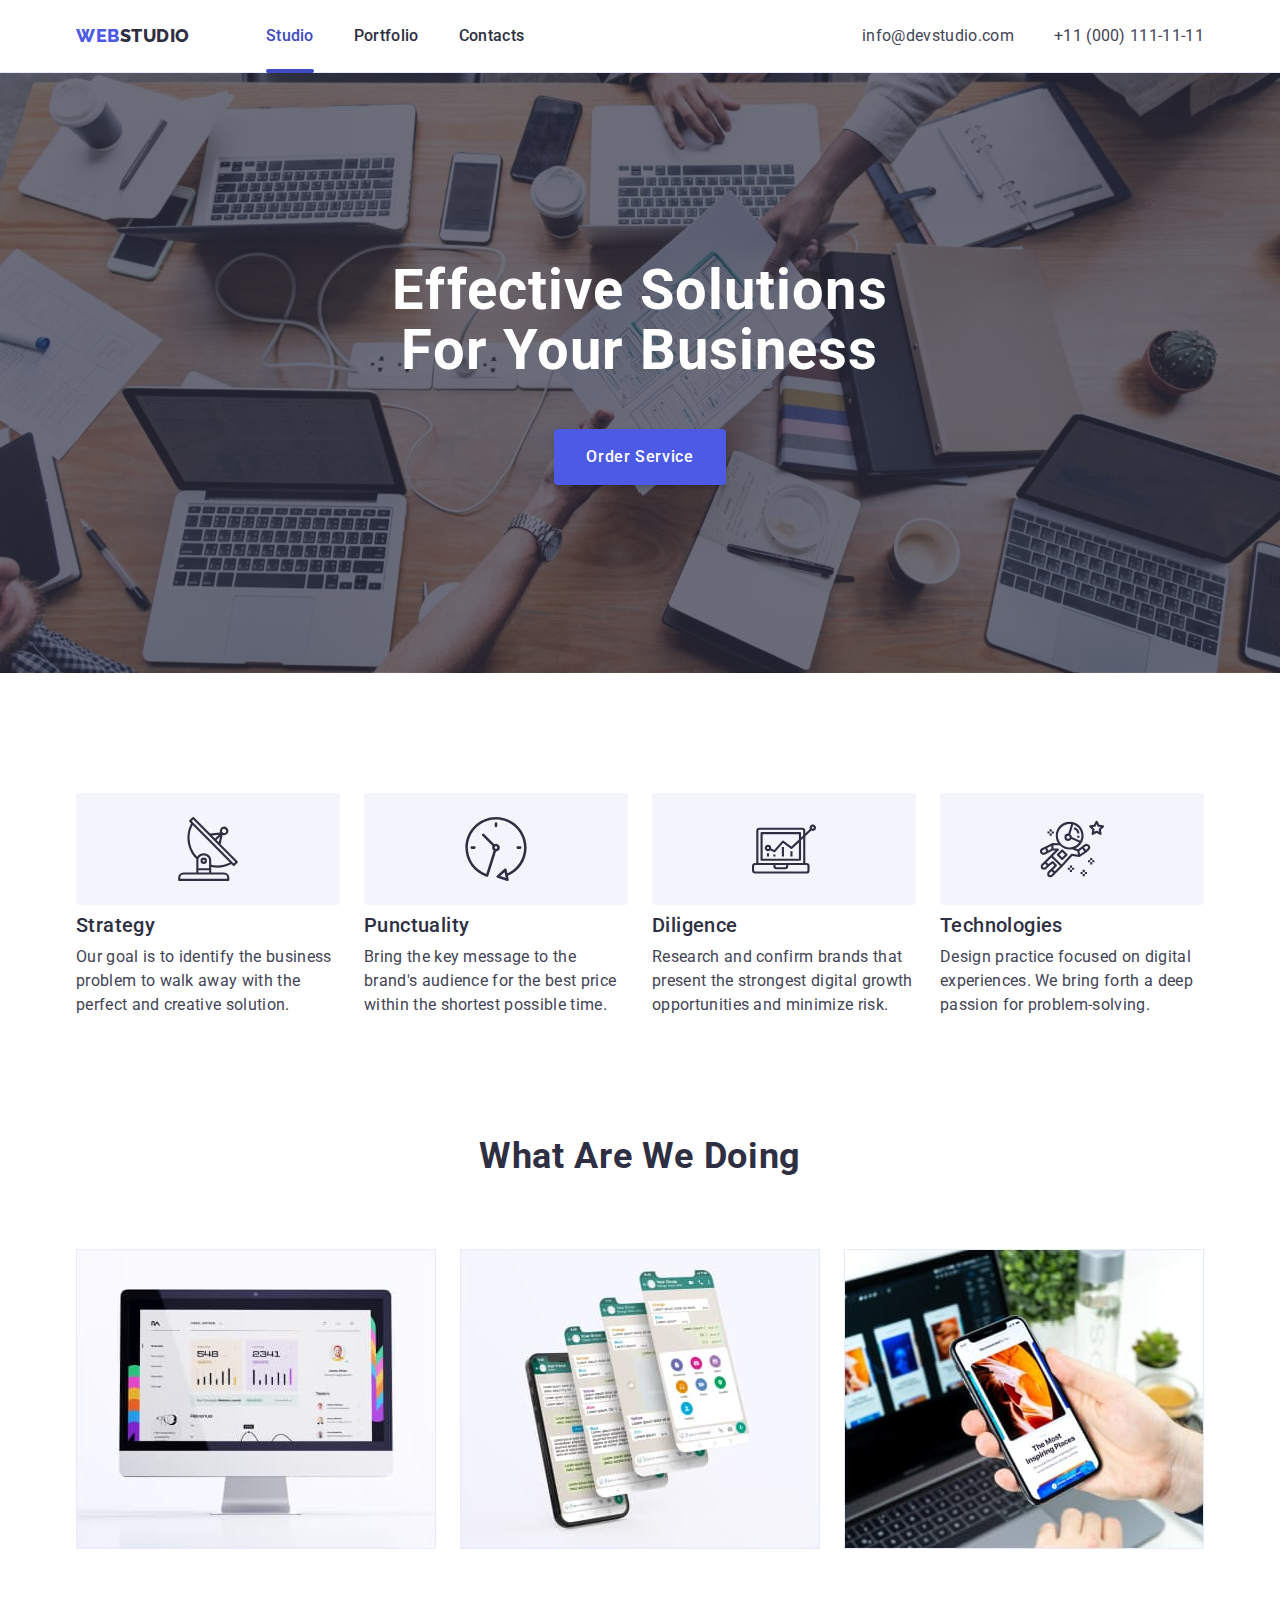
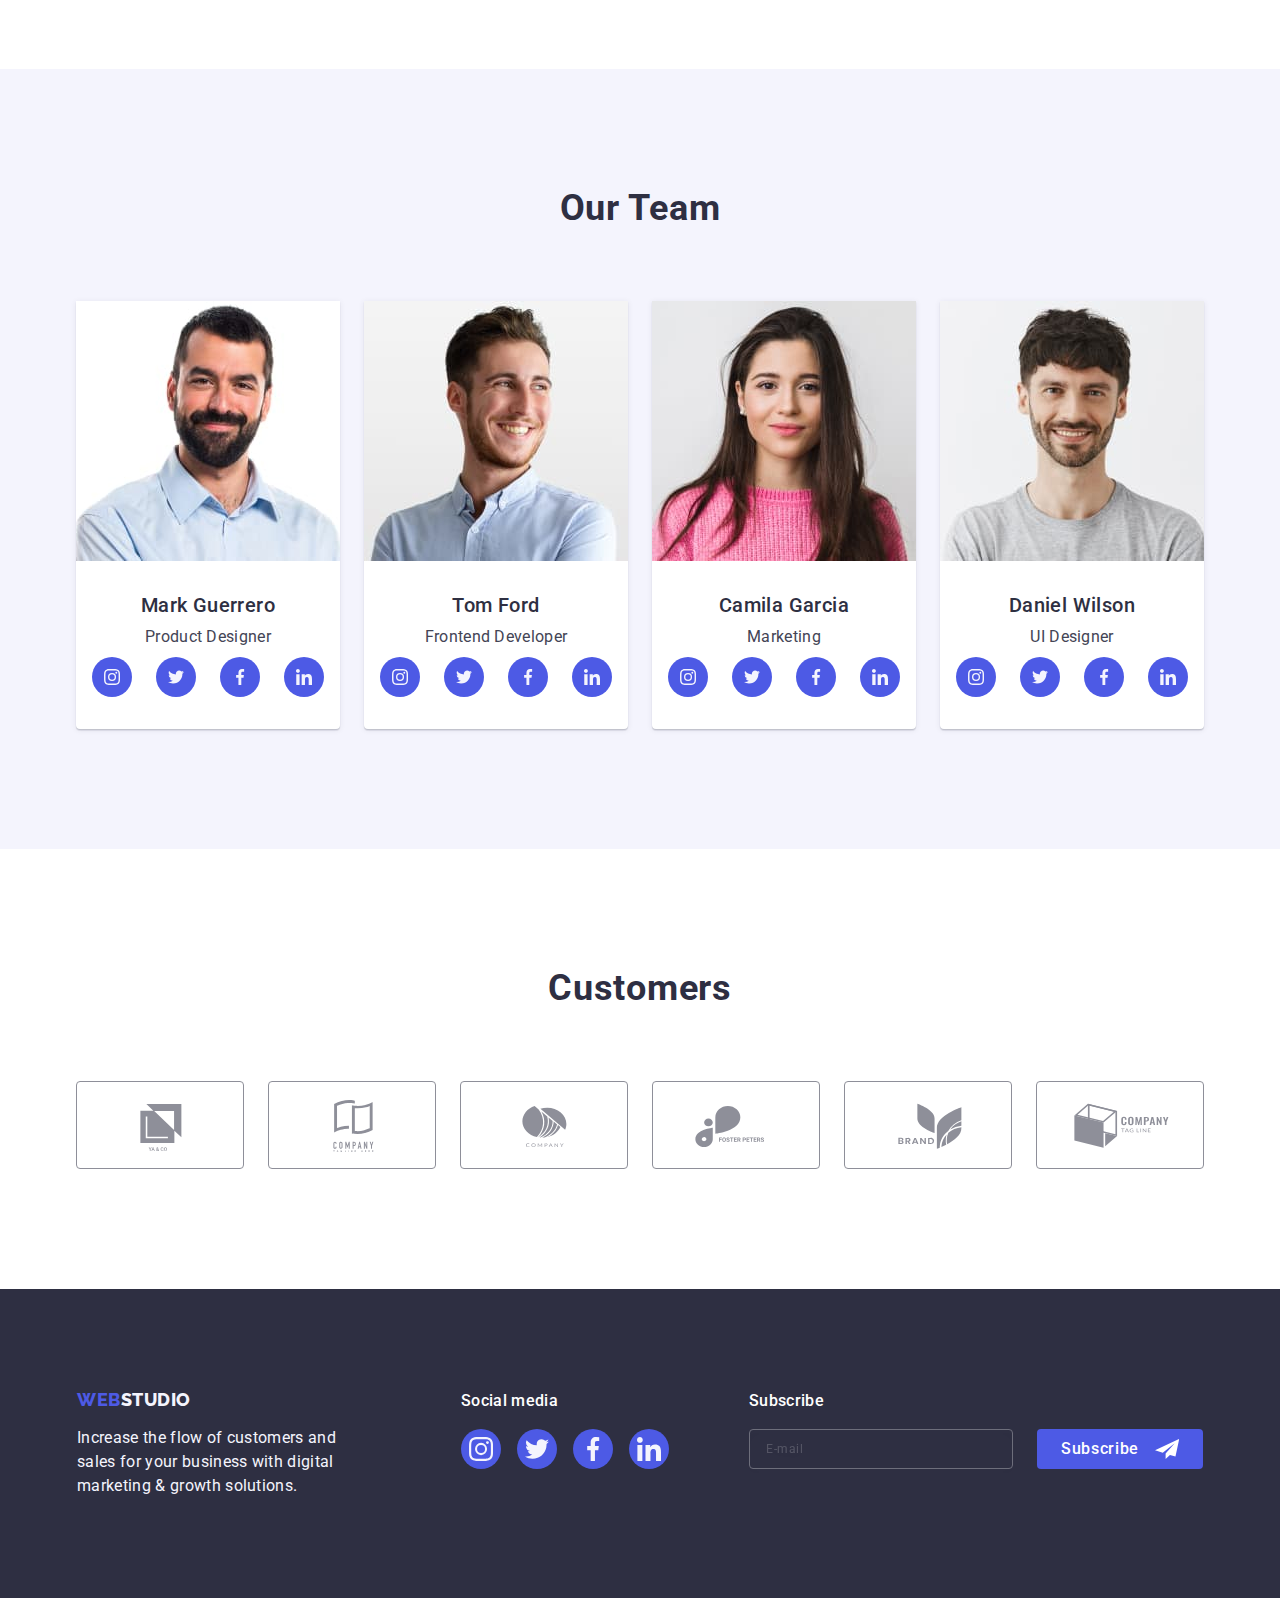
==== commit 4fde644d: "step-5" ====
--- a/index.html
+++ b/index.html
@@ -378,9 +378,9 @@
     </main>
 
     <!-- FOOTER -->
-    <!-- <footer class="page-footer">
+    <footer class="page-footer">
       <div class="container footer-container">
-        <div class="page-footer-logo">
+        <div class="page-footer-container">
           <a class="logo footer-logo link" href="./index.html">
             Web<span class="logo-light-theme">Studio</span>
           </a>
@@ -389,7 +389,7 @@
             growth solutions.
           </p>
         </div>
-        <div>
+        <div class="page-footer-container social-media-container">
           <p class="social-text">Social media</p>
           <ul class="social-networks list">
             <li class="social-networks-item">
@@ -441,7 +441,7 @@
           </form>
         </div>
       </div>
-    </footer> -->
+    </footer>
 
     <!-- <div class="backdrop is-hidden" data-modal>
       <div class="modal-window">
--- a/css/styles.css
+++ b/css/styles.css
@@ -527,7 +527,7 @@
 
 /* === /Section our-advantages === */
 
-/* Section cards */
+/* === Section cards === */
 
 /* Phone styles */
 
@@ -604,7 +604,9 @@
   fill: currentColor;
 }
 
-@media screen and (min-width: 768px) and (max-width: 1158px) {
+/* Tablet styles */
+
+@media screen and (min-width: 768px) and (max-width: 1157px) {
   .employees-list {
     display: flex;
     justify-content: center;
@@ -619,6 +621,8 @@
   }
 }
 
+/* Desktop styles */
+
 @media screen and (min-width: 1158px) {
   .employees-list {
     display: flex;
@@ -631,7 +635,32 @@
   }
 }
 
-/* .company-list-link {
+/* === / Section cards === */
+
+/* ===  Section customers === */
+
+/* Phone styles */
+
+@media screen and (max-width: 1157px) {
+  .company-section {
+    display: flex;
+    flex-wrap: wrap;
+    justify-content: center;
+    align-items: center;
+    column-gap: 16px;
+    row-gap: 72px;
+  }
+
+  .company-list {
+    width: calc((100% - 16px) / 2);
+  }
+}
+
+.company-list {
+  height: 88px;
+}
+
+.company-list-link {
   display: flex;
   justify-content: center;
   align-items: center;
@@ -652,33 +681,84 @@
   border-color: var(--hover-color);
 }
 
-.company-list {
-  width: calc((100% - 120px) / 6);
-  height: 88px;
-}
-
 .company-icon {
   fill: currentColor;
-} */
+}
+
+/* Tablet styles */
+
+@media screen and (min-width: 768px) {
+  .company-section {
+    column-gap: 24px;
+  }
+}
+
+@media screen and (min-width: 768px) {
+  .company-list {
+    width: calc((100% - 48px) / 3);
+  }
+}
+
+/* Desktop styles */
+
+@media screen and (min-width: 1158px) {
+  .company-list {
+    width: calc((100% - 120px) / 6);
+  }
+
+  .company-section {
+    display: flex;
+    flex-wrap: wrap;
+    justify-content: center;
+  }
+}
 
 /* ======================= FOOTER ==================== */
+
+@media screen and (max-width: 1157px) {
+  .page-footer {
+    padding-top: 96px;
+    padding-bottom: 96px;
+  }
+
+  .page-footer-container {
+    margin-bottom: 72px;
+  }
+}
+
+.page-footer {
+  background-color: #2e2f42;
+}
 
 .footer-container {
   display: flex;
-  align-items: baseline;
+  flex-wrap: wrap;
+  justify-content: center;
+}
+
+.footer-logo {
+  text-align: center;
+  display: block;
+  margin-bottom: 16px;
 }
 
 .logo-light-theme {
   color: #f4f4fd;
 }
 
-.page-footer-logo {
-  margin-right: 120px;
+.slogan {
+  width: 264px;
+  text-align: left;
+
+  font-size: 16px;
+  line-height: 1.5;
+  letter-spacing: 0.02em;
+  color: var(--light-mode);
 }
 
 .social-text {
   margin-bottom: 16px;
-
+  text-align: center;
   font-weight: 500;
   font-size: 16px;
   line-height: 1.5;
@@ -686,25 +766,6 @@
   color: var(--white-color);
 }
 
-.footer-logo {
-  display: inline-block;
-  margin-bottom: 16px;
-}
-.slogan {
-  width: 264px;
-
-  font-size: 16px;
-  line-height: 1.5;
-  letter-spacing: 0.02em;
-  color: var(--light-mode);
-}
-.page-footer {
-  padding-top: 100px;
-  padding-bottom: 100px;
-
-  background-color: #2e2f42;
-}
-
 footer .social-networks {
   gap: 16px;
 }
@@ -717,42 +778,32 @@
   background-color: #31d0aa;
 }
 
-.footer-form-container {
-  margin-left: 80px;
-}
-
-.footer-subscribe-form {
-  display: flex;
-  align-items: flex-end;
-}
-
-.footer-form-title {
-  display: block;
-}
-
-.footer-form-wrapper {
-  margin-right: 24px;
-}
-
+@media screen and (max-width: 767px) {
+  .footer-form-container {
+    width: 100%;
+  }
+}
 .footer-form-input {
   font-family: 'Roboto', sans-serif;
   font-style: normal;
   font-weight: 400;
   font-size: 12px;
-  line-height: 1.5;
+  line-height: 2;
   letter-spacing: 0.04em;
   color: var(--white-color);
   background-color: transparent;
-  width: 264px;
+  width: 100%;
   height: 40px;
   border: 1px solid var(--white-color);
+  opacity: 0.3;
   filter: drop-shadow(0px 4px 4px rgba(0, 0, 0, 0.15));
   border-radius: 4px;
-
-  padding: 8px 16px 8px 16px;
+  margin-bottom: 16px;
+  padding: 8px 16px;
 }
 
 .footer-form-input::placeholder {
+  opacity: 0.6;
   color: var(--white-color);
 }
 
@@ -760,6 +811,8 @@
   display: flex;
   justify-content: center;
   align-items: center;
+  margin-right: auto;
+  margin-left: auto;
   padding: 8px 24px;
   height: 40px;
   min-width: 165px;
@@ -779,6 +832,52 @@
   margin-left: 16px;
 
   fill: var(--white-color);
+}
+
+/* Tablet styles */
+@media screen and (min-width: 768px) and (max-width: 1157px) {
+  .footer-container {
+    column-gap: 24px;
+    justify-content: flex-start;
+  }
+}
+
+@media screen and (min-width: 768px) {
+  .footer-form-input {
+    width: 264px;
+  }
+
+  .footer-logo {
+    text-align: left;
+  }
+
+  .social-text {
+    text-align: left;
+  }
+
+  .footer-form-wrapper {
+    margin-right: 24px;
+  }
+
+  .footer-subscribe-form {
+    display: flex;
+  }
+}
+
+/* Desktop styles */
+
+@media screen and (min-width: 1158px) {
+  .footer-form-container {
+    margin-left: 80px;
+  }
+
+  .page-footer {
+    padding-top: 100px;
+    padding-bottom: 100px;
+  }
+  .social-media-container {
+    margin-left: 120px;
+  }
 }
 
 /* ==================  PORTFOLIO.HTML ================= */
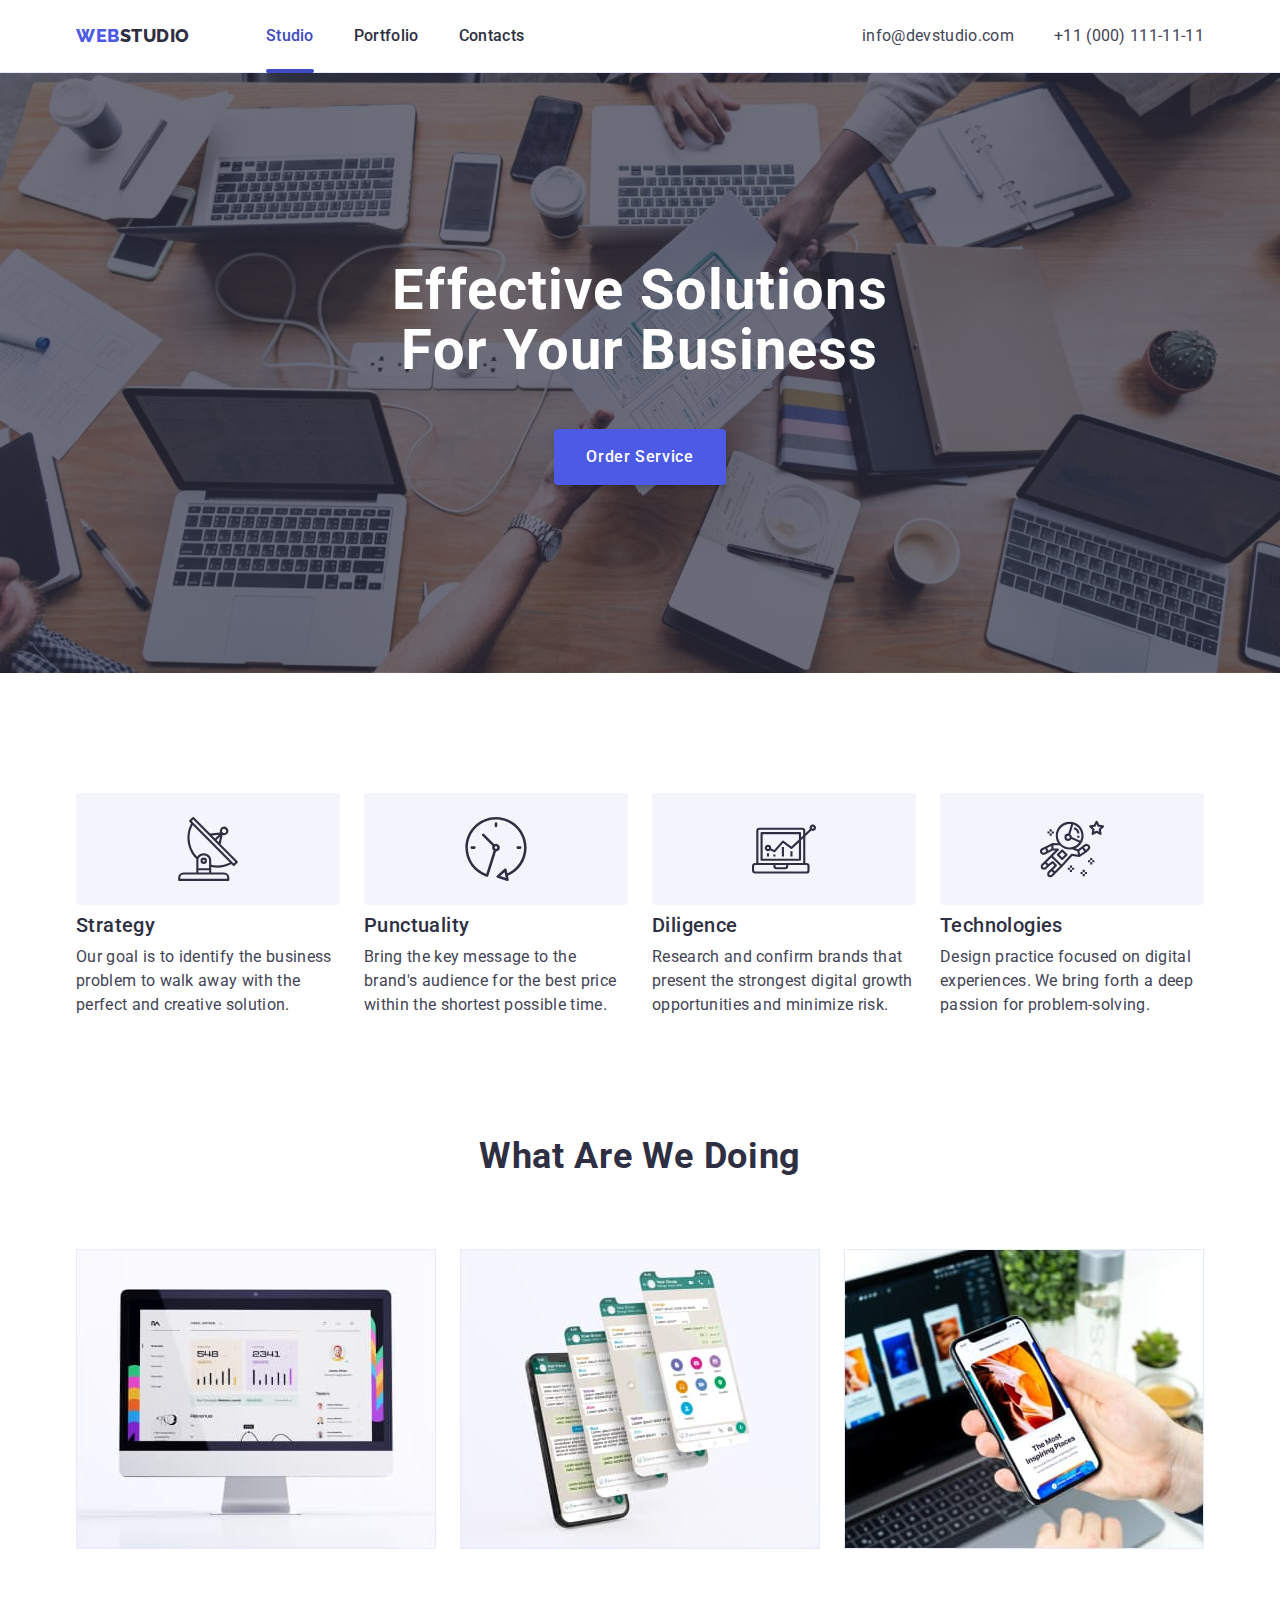
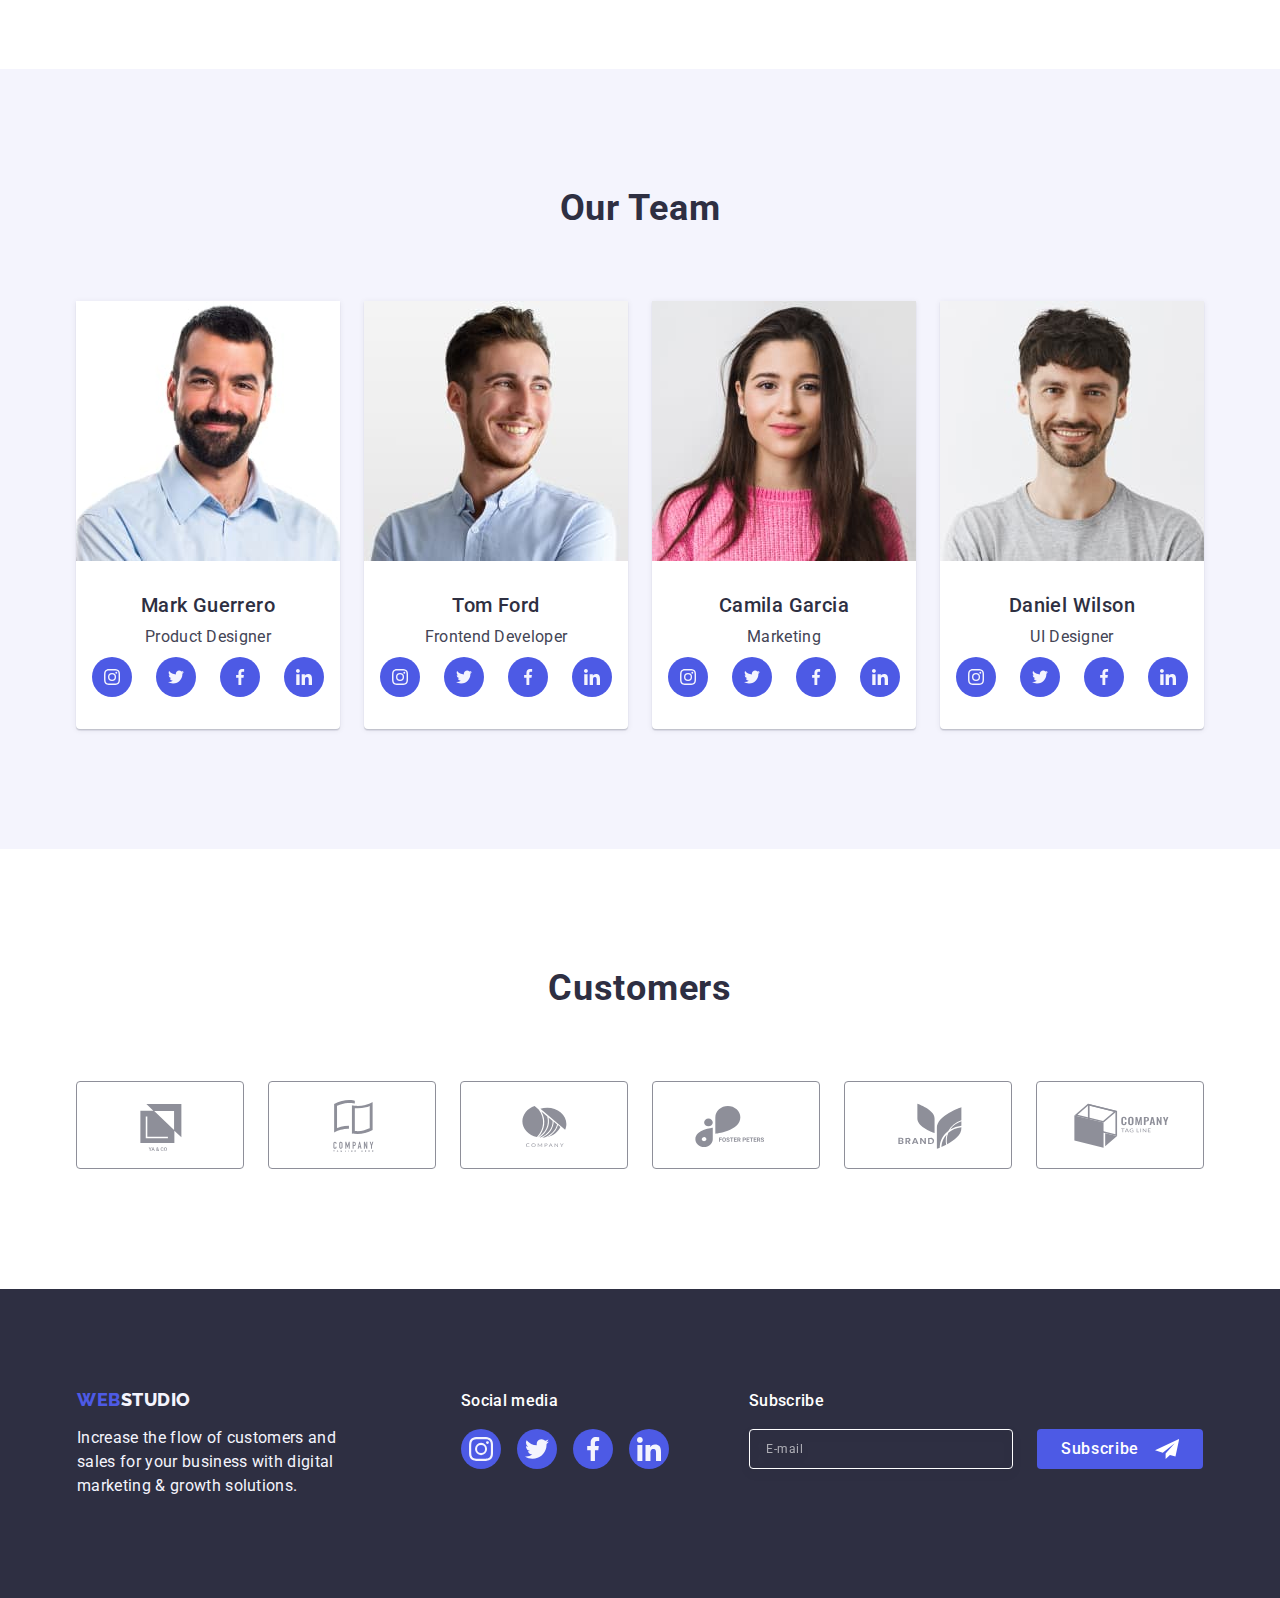
==== commit 9f5ffaed: "step-6" ====
--- a/index.html
+++ b/index.html
@@ -442,8 +442,8 @@
         </div>
       </div>
     </footer>
-
-    <!-- <div class="backdrop is-hidden" data-modal>
+    <!-- BACKDROP and MODAL -->
+    <div class="backdrop is-hidden" data-modal>
       <div class="modal-window">
         <button type="button" class="modal-close-btn" data-modal-close>
           <svg class="modal-close-icon" width="8" height="8">
@@ -533,7 +533,7 @@
           <button class="contact-form-submit" type="submit">Send</button>
         </form>
       </div>
-    </div> -->
+    </div>
     <script src="./js/modal.js"></script>
   </body>
 </html>
--- a/css/styles.css
+++ b/css/styles.css
@@ -434,6 +434,11 @@
 }
 
 @media screen and (min-width: 768px) and (max-width: 1157px) {
+  .section {
+    padding-left: 108px;
+    padding-right: 108px;
+  }
+
   .section-benefits-list {
     display: flex;
     flex-wrap: wrap;
@@ -695,7 +700,7 @@
 
 @media screen and (min-width: 768px) {
   .company-list {
-    width: calc((100% - 48px) / 3);
+    width: calc((100% - 232px) / 3);
   }
 }
 
@@ -712,6 +717,8 @@
     justify-content: center;
   }
 }
+
+/* ================= / MAIN ================*/
 
 /* ======================= FOOTER ==================== */
 
@@ -839,6 +846,8 @@
   .footer-container {
     column-gap: 24px;
     justify-content: flex-start;
+    padding-left: 108px;
+    padding-right: 108px;
   }
 }
 
@@ -870,6 +879,9 @@
   .footer-form-container {
     margin-left: 80px;
   }
+  .footer-form-input {
+    opacity: 1;
+  }
 
   .page-footer {
     padding-top: 100px;
@@ -879,6 +891,8 @@
     margin-left: 120px;
   }
 }
+
+/* ======================= / FOOTER ==================== */
 
 /* ==================  PORTFOLIO.HTML ================= */
 
@@ -1012,7 +1026,9 @@
   transform: translateY(0%);
 }
 
-/* =========================BACKDROP and MODAL====================== */
+/* ================== / PORTFOLIO.HTML ================= */
+
+/* ================  BACKDROP and MODAL =============== */
 
 .backdrop {
   position: fixed;
@@ -1210,3 +1226,5 @@
   fill: var(--white-color);
   border-color: var(--hover-color);
 }
+
+/* ================ / BACKDROP and MODAL =============== */
